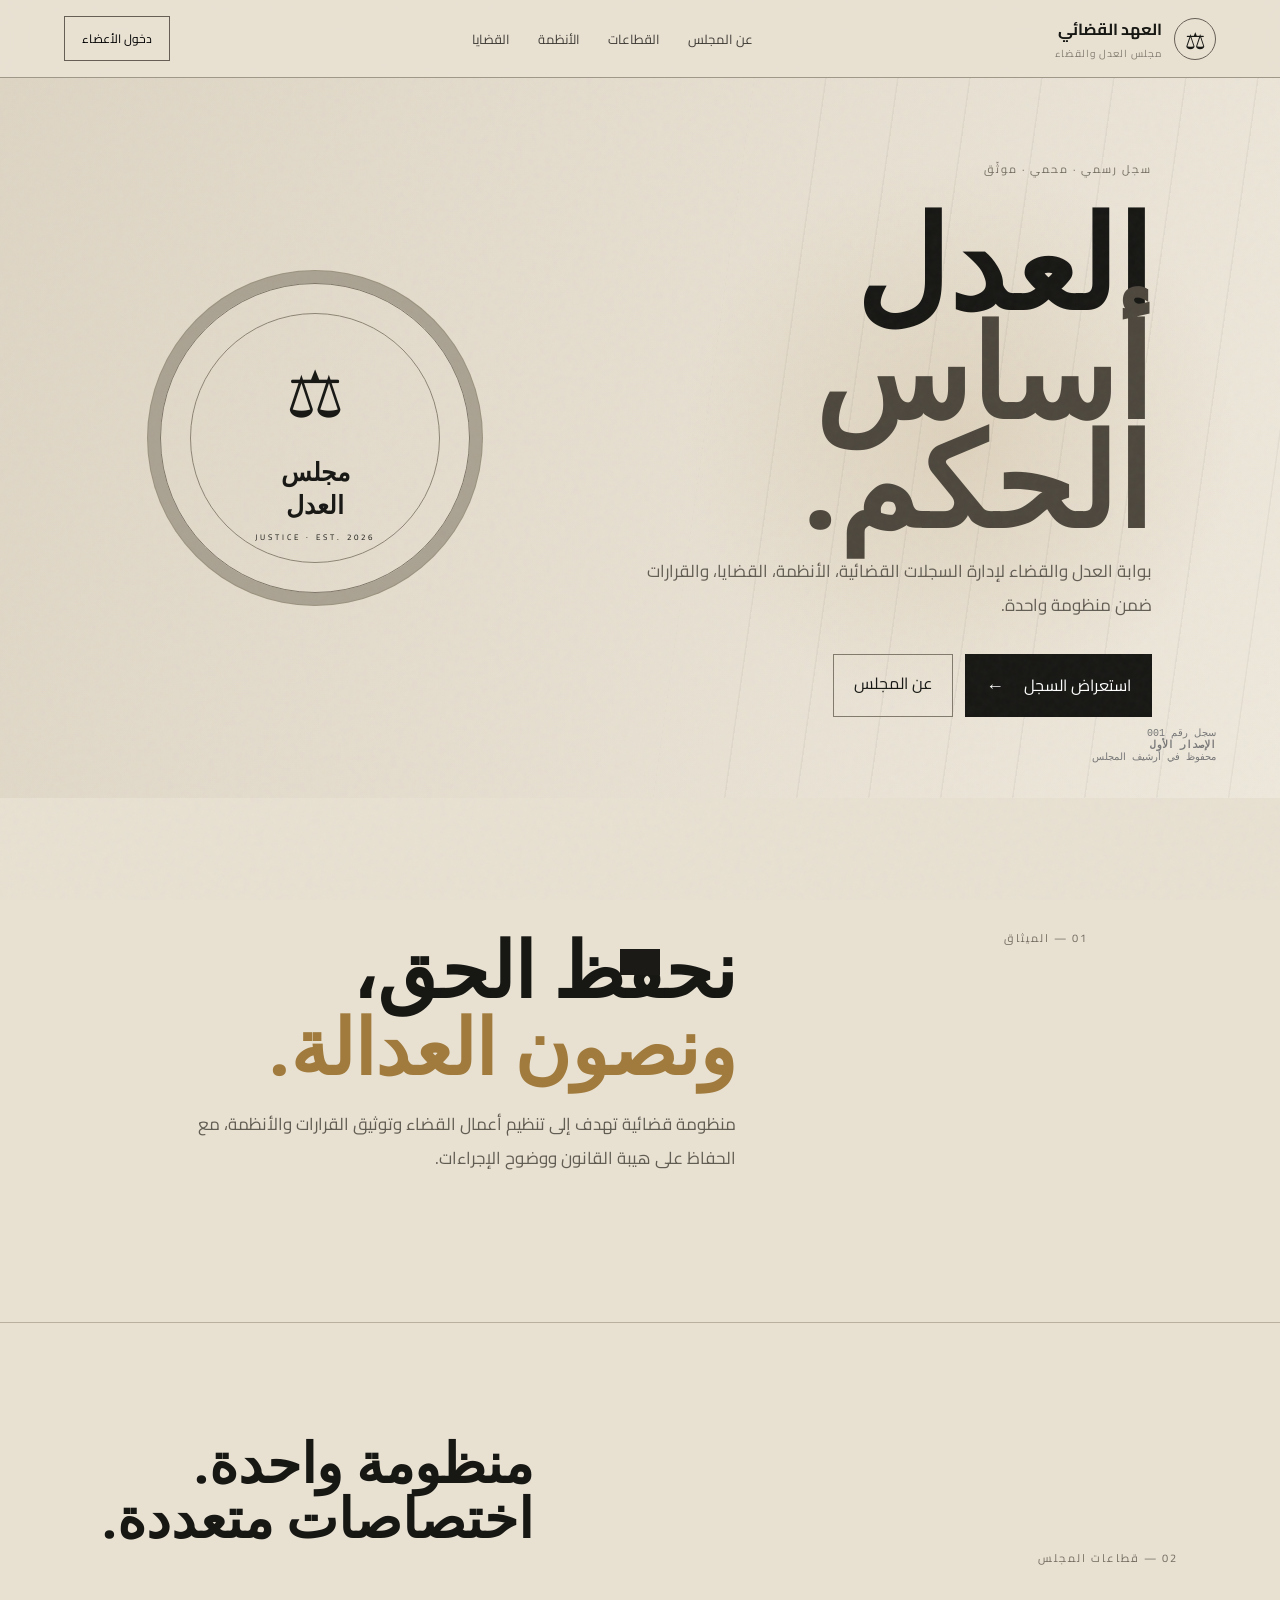
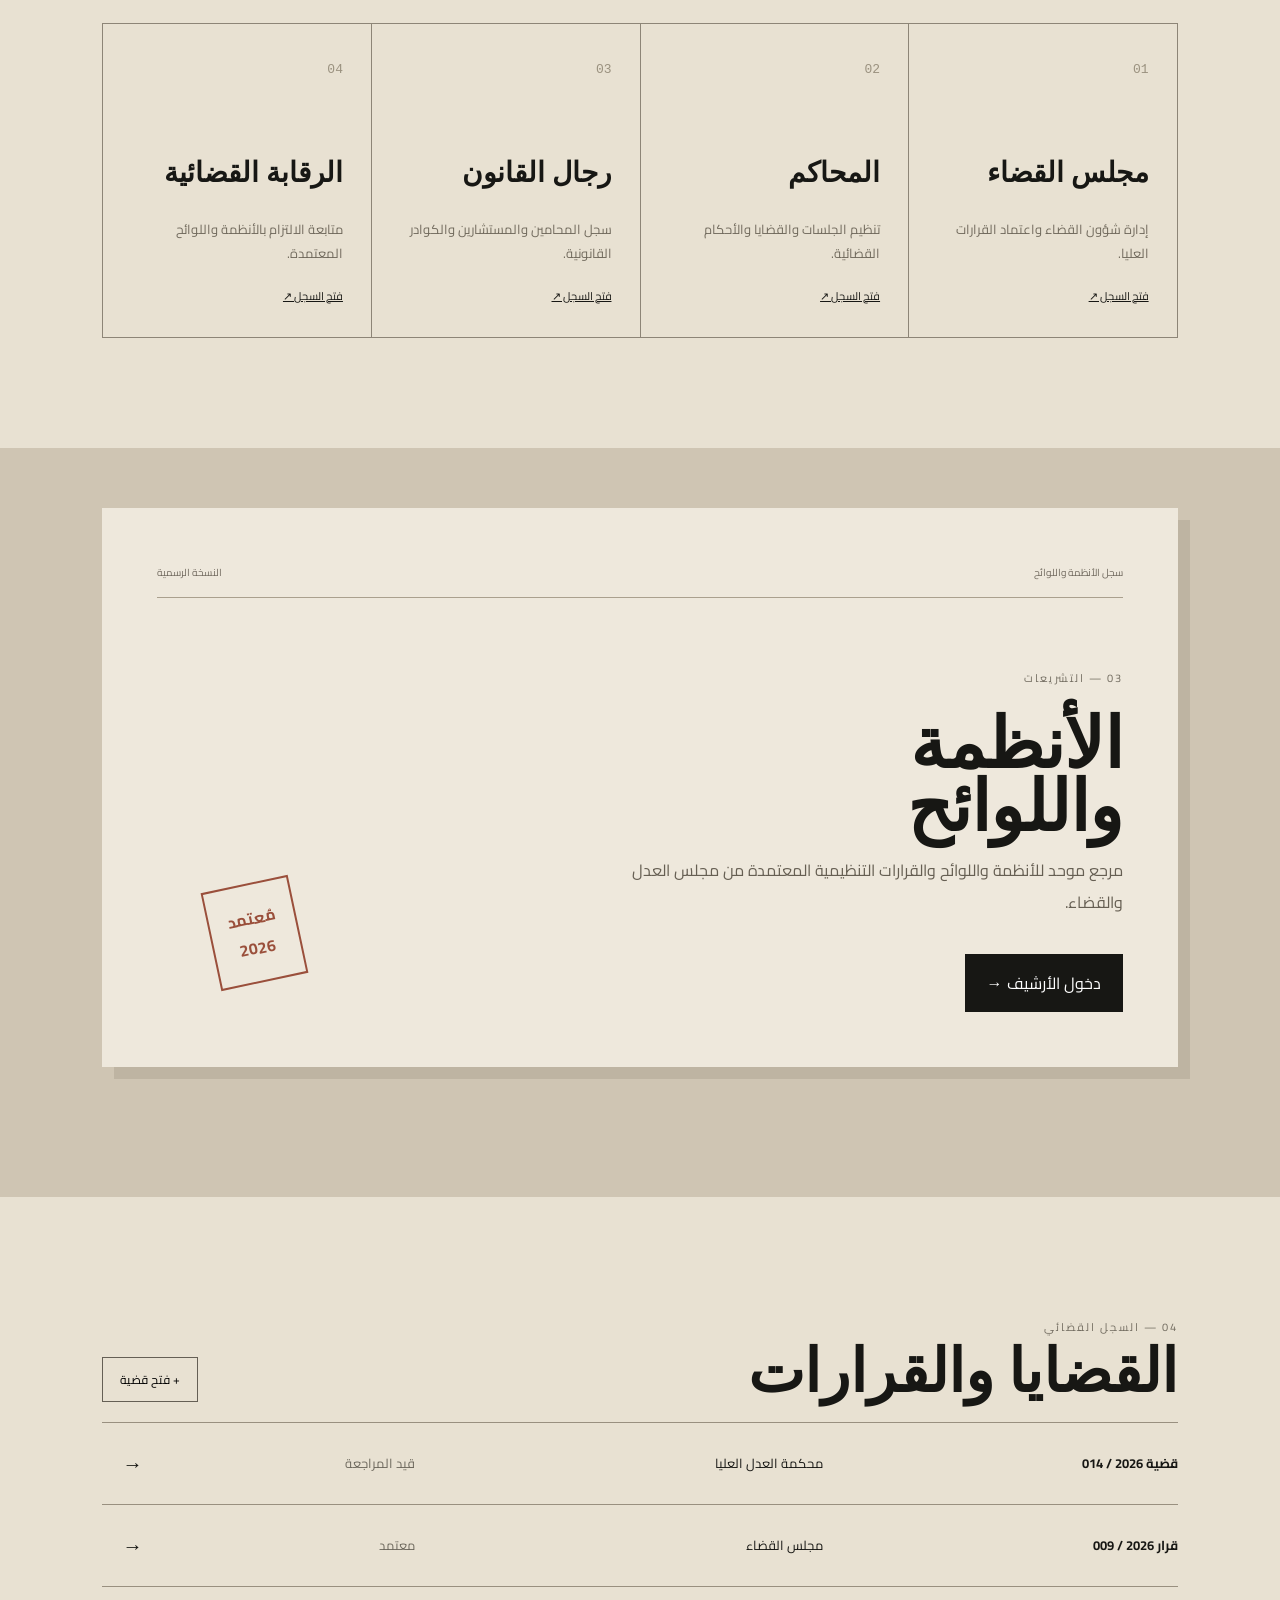
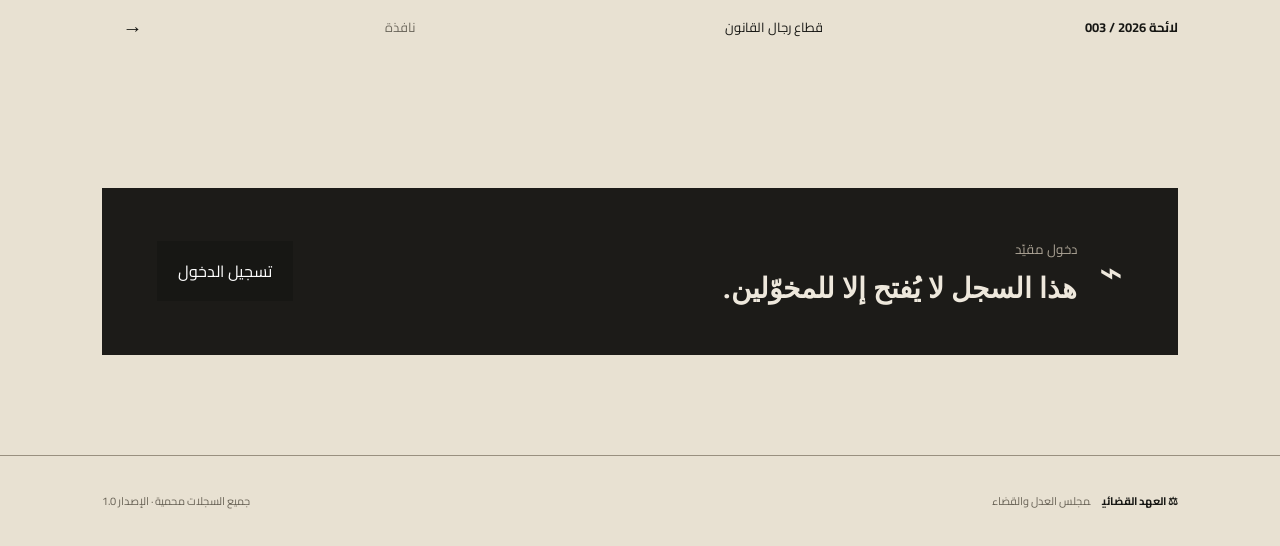
==== index.html @ fa263e33 "Add files via upload" ====
<!DOCTYPE html>
<html lang="ar" dir="rtl">
<head>
  <meta charset="UTF-8">
  <meta name="viewport" content="width=device-width, initial-scale=1.0">
  <meta name="description" content="بوابة العدل والقضاء — منصة رسمية لإدارة الأنظمة والقضايا والقرارات.">
  <title>العهد القضائي | العدل والقضاء</title>
  <link rel="stylesheet" href="style.css">
</head>
<body>
  <div class="noise"></div>
  <header class="topbar">
    <a class="brand" href="#home">
      <span class="brand-mark">⚖</span>
      <span><b>العهد القضائي</b><small>مجلس العدل والقضاء</small></span>
    </a>
    <nav>
      <a href="#about">عن المجلس</a>
      <a href="#departments">القطاعات</a>
      <a href="#laws">الأنظمة</a>
      <a href="#cases">القضايا</a>
    </nav>
    <button class="login" onclick="openLogin()">دخول الأعضاء</button>
  </header>

  <main id="home">
    <section class="hero">
      <div class="hero-copy reveal">
        <div class="eyebrow">سجل رسمي · محمي · موثّق</div>
        <h1>العدل<br><em>أساس الحكم.</em></h1>
        <p>بوابة العدل والقضاء لإدارة السجلات القضائية، الأنظمة، القضايا، والقرارات ضمن منظومة واحدة.</p>
        <div class="actions">
          <a class="primary" href="#cases">استعراض السجل <span>←</span></a>
          <a class="ghost" href="#about">عن المجلس</a>
        </div>
      </div>
      <div class="seal reveal">
        <div class="seal-ring">
          <div class="seal-inner">
            <span>⚖</span>
            <strong>مجلس<br>العدل</strong>
            <small>JUSTICE · EST. 2026</small>
          </div>
        </div>
      </div>
      <div class="archive-note">سجل رقم 001<br><b>الإصدار الأول</b><br>محفوظ في أرشيف المجلس</div>
    </section>

    <section class="manifesto" id="about">
      <div class="section-label">01 — الميثاق</div>
      <div>
        <h2>نحفظ الحق،<br><span>ونصون العدالة.</span></h2>
        <p>منظومة قضائية تهدف إلى تنظيم أعمال القضاء وتوثيق القرارات والأنظمة، مع الحفاظ على هيبة القانون ووضوح الإجراءات.</p>
      </div>
    </section>

    <section class="departments" id="departments">
      <div class="section-head">
        <div class="section-label">02 — قطاعات المجلس</div>
        <h2>منظومة واحدة.<br>اختصاصات متعددة.</h2>
      </div>
      <div class="cards">
        <article class="card"><span>01</span><h3>مجلس القضاء</h3><p>إدارة شؤون القضاء واعتماد القرارات العليا.</p><a href="#">فتح السجل ↗</a></article>
        <article class="card"><span>02</span><h3>المحاكم</h3><p>تنظيم الجلسات والقضايا والأحكام القضائية.</p><a href="#">فتح السجل ↗</a></article>
        <article class="card"><span>03</span><h3>رجال القانون</h3><p>سجل المحامين والمستشارين والكوادر القانونية.</p><a href="#">فتح السجل ↗</a></article>
        <article class="card"><span>04</span><h3>الرقابة القضائية</h3><p>متابعة الالتزام بالأنظمة واللوائح المعتمدة.</p><a href="#">فتح السجل ↗</a></article>
      </div>
    </section>

    <section class="laws" id="laws">
      <div class="paper">
        <div class="paper-top"><span>سجل الأنظمة واللوائح</span><span>النسخة الرسمية</span></div>
        <div class="paper-body">
          <div class="section-label">03 — التشريعات</div>
          <h2>الأنظمة<br>واللوائح</h2>
          <p>مرجع موحد للأنظمة واللوائح والقرارات التنظيمية المعتمدة من مجلس العدل والقضاء.</p>
          <button class="dark-btn" onclick="showToast('سيتم فتح أرشيف الأنظمة قريباً')">دخول الأرشيف →</button>
        </div>
        <div class="stamp">مُعتمد<br>2026</div>
      </div>
    </section>

    <section class="cases" id="cases">
      <div class="section-label">04 — السجل القضائي</div>
      <div class="cases-head"><h2>القضايا والقرارات</h2><button class="outline" onclick="showToast('هذه نسخة تجريبية من السجل')">+ فتح قضية</button></div>
      <div class="case-row"><b>قضية 2026 / 014</b><span>محكمة العدل العليا</span><i>قيد المراجعة</i><strong>→</strong></div>
      <div class="case-row"><b>قرار 2026 / 009</b><span>مجلس القضاء</span><i>معتمد</i><strong>→</strong></div>
      <div class="case-row"><b>لائحة 2026 / 003</b><span>قطاع رجال القانون</span><i>نافذة</i><strong>→</strong></div>
    </section>

    <section class="login-banner">
      <div><span class="lock">⌁</span><div><small>دخول مقيّد</small><h2>هذا السجل لا يُفتح إلا للمخوّلين.</h2></div></div>
      <button class="primary" onclick="openLogin()">تسجيل الدخول</button>
    </section>
  </main>

  <footer>
    <div><b>⚖ العهد القضائي</b><span>مجلس العدل والقضاء</span></div>
    <span>جميع السجلات محمية · الإصدار 1.0</span>
  </footer>

  <div class="modal" id="modal">
    <div class="modal-box">
      <button class="close" onclick="closeLogin()">×</button>
      <div class="section-label">دخول مقيّد</div>
      <h2>بوابة الأعضاء</h2>
      <p>هذه واجهة تجريبية. يمكن ربطها لاحقاً بتسجيل دخول Discord أو نظام حسابات حقيقي.</p>
      <input placeholder="المعرّف الوظيفي">
      <input type="password" placeholder="رمز الدخول">
      <button class="dark-btn" onclick="fakeLogin()">دخول إلى السجل →</button>
    </div>
  </div>

  <div class="toast" id="toast"></div>
  <script src="script.js"></script>
</body>
</html>
---- style.css ----
@import url('https://fonts.googleapis.com/css2?family=Cairo:wght@400;500;600;700;800&family=Playfair+Display:wght@600;700&display=swap');
:root{--ink:#171714;--paper:#e8e1d2;--paper2:#f3eee4;--muted:#857f73;--line:#b9b09f;--gold:#a17b3d}
*{box-sizing:border-box}html{scroll-behavior:smooth}body{margin:0;background:var(--paper);color:var(--ink);font-family:Cairo,Arial,sans-serif}.noise{position:fixed;inset:0;pointer-events:none;opacity:.08;z-index:10;background-image:url("data:image/svg+xml,%3Csvg viewBox='0 0 160 160' xmlns='http://www.w3.org/2000/svg'%3E%3Cfilter id='n'%3E%3CfeTurbulence type='fractalNoise' baseFrequency='.8' numOctaves='3' stitchTiles='stitch'/%3E%3C/filter%3E%3Crect width='100%25' height='100%25' filter='url(%23n)' opacity='.45'/%3E%3C/svg%3E")}
.topbar{height:78px;border-bottom:1px solid #9f9788;display:flex;align-items:center;justify-content:space-between;padding:0 5vw;position:sticky;top:0;background:rgba(232,225,210,.94);backdrop-filter:blur(12px);z-index:20}.brand{display:flex;align-items:center;gap:12px;color:inherit;text-decoration:none}.brand-mark{width:42px;height:42px;border:1px solid #655f55;border-radius:50%;display:grid;place-items:center;font-size:23px}.brand b{display:block;font-size:16px}.brand small{display:block;color:var(--muted);font-size:10px;letter-spacing:1px}nav{display:flex;gap:28px}nav a{color:#403d37;text-decoration:none;font-size:13px}button,.primary,.ghost{font:inherit;cursor:pointer}.login,.outline{border:1px solid #655f55;background:transparent;padding:10px 17px;font-size:12px}.hero{min-height:720px;position:relative;display:flex;align-items:center;justify-content:space-between;padding:80px 10vw;overflow:hidden;background:radial-gradient(circle at 75% 50%,rgba(161,123,61,.16),transparent 27%),linear-gradient(110deg,#ded5c4,#eee8dc)}.hero:after{content:"";position:absolute;right:0;top:0;width:45%;height:100%;background:repeating-linear-gradient(90deg,transparent 0 70px,rgba(50,45,38,.05) 71px 72px);transform:skewX(-8deg)}.hero-copy{max-width:650px;z-index:2}.eyebrow,.section-label{font-size:11px;letter-spacing:2px;color:#736d61;text-transform:uppercase}.hero h1{font-family:"Playfair Display",serif;font-size:clamp(65px,10vw,145px);line-height:.85;margin:24px 0}.hero h1 em{font-style:normal;color:#4d473d}.hero p{max-width:520px;font-size:17px;line-height:2;color:#625d53}.actions{display:flex;gap:12px;margin-top:32px}.primary{display:inline-flex;align-items:center;gap:20px;background:var(--ink);color:#fff;text-decoration:none;padding:14px 20px;border:1px solid var(--ink)}.primary span{font-size:18px}.ghost{padding:13px 20px;border:1px solid #817a6c;text-decoration:none;color:inherit}.seal{width:380px;height:380px;display:grid;place-items:center;z-index:2}.seal-ring{width:310px;height:310px;border:1px solid #7e7668;border-radius:50%;display:grid;place-items:center;position:relative;box-shadow:0 0 0 12px rgba(255,255,255,.15),0 0 0 13px #9b927f}.seal-inner{width:250px;height:250px;border:1px solid #8d8474;border-radius:50%;display:flex;flex-direction:column;align-items:center;justify-content:center;text-align:center}.seal-inner span{font-size:65px}.seal-inner strong{font-family:"Playfair Display",serif;font-size:25px}.seal-inner small{font-size:8px;letter-spacing:3px;margin-top:10px}.archive-note{position:absolute;bottom:35px;right:5vw;font-family:monospace;font-size:10px;color:#777;z-index:3}.manifesto{padding:130px 15vw;display:grid;grid-template-columns:1fr 2fr;gap:80px;border-bottom:1px solid var(--line)}.manifesto h2,.section-head h2,.cases h2{font-family:"Playfair Display",serif;font-size:clamp(45px,6vw,80px);line-height:1;margin:0 0 25px}.manifesto h2 span{color:var(--gold)}.manifesto p{max-width:650px;line-height:2;font-size:17px;color:#625d53}.departments{padding:110px 8vw}.section-head{display:flex;justify-content:space-between;align-items:end;margin-bottom:55px}.section-head h2{font-size:55px}.cards{display:grid;grid-template-columns:repeat(4,1fr);border-top:1px solid #8d8577;border-left:1px solid #8d8577}.card{min-height:300px;padding:28px;border-right:1px solid #8d8577;border-bottom:1px solid #8d8577;transition:.3s}.card:hover{background:#ddd4c4;transform:translateY(-5px)}.card span{font-family:monospace;color:#9a917f}.card h3{font-family:"Playfair Display",serif;font-size:28px;margin-top:70px}.card p{color:#716a5d;font-size:13px;line-height:1.9}.card a{font-size:11px;color:inherit}.laws{padding:60px 8vw 130px;background:#cfc5b3}.paper{max-width:1100px;margin:auto;background:#eee8dc;min-height:500px;padding:55px;position:relative;box-shadow:12px 12px 0 rgba(64,57,46,.12)}.paper-top{display:flex;justify-content:space-between;border-bottom:1px solid #aaa08e;padding-bottom:15px;font-size:10px;color:#70695e}.paper-body{padding-top:70px;max-width:550px}.paper h2{font-family:"Playfair Display",serif;font-size:70px;line-height:.9;margin:20px 0}.paper p{line-height:2;color:#665f53}.dark-btn{background:var(--ink);color:white;border:0;padding:14px 22px;margin-top:20px}.stamp{position:absolute;left:10%;bottom:15%;border:2px solid #9a4f3b;color:#9a4f3b;padding:18px;transform:rotate(-12deg);font-weight:700;text-align:center}.cases{padding:120px 8vw}.cases-head{display:flex;justify-content:space-between;align-items:center}.cases h2{font-size:60px}.case-row{display:grid;grid-template-columns:1.3fr 1.5fr 1fr 40px;align-items:center;border-top:1px solid #999080;padding:22px 0;font-size:13px}.case-row i{font-style:normal;color:#6e695e}.case-row strong{font-size:20px}.login-banner{margin:0 8vw 100px;background:#1c1b18;color:#eee8dc;padding:45px 55px;display:flex;align-items:center;justify-content:space-between}.login-banner>div{display:flex;gap:22px;align-items:center}.lock{font-size:40px}.login-banner small{color:#a9a193}.login-banner h2{margin:5px 0;font-family:"Playfair Display",serif;font-size:28px}footer{border-top:1px solid #999080;padding:35px 8vw;display:flex;justify-content:space-between;color:#686256;font-size:11px}footer b{color:var(--ink);margin-left:12px}.modal{position:fixed;inset:0;background:rgba(20,18,15,.65);display:none;place-items:center;z-index:50}.modal.show{display:grid}.modal-box{width:min(470px,90vw);background:var(--paper2);padding:45px;position:relative}.modal-box h2{font-family:"Playfair Display",serif;font-size:42px;margin:15px 0}.modal-box p{font-size:13px;color:#6d675d;line-height:1.9}.modal-box input{display:block;width:100%;padding:14px;border:1px solid #aaa08f;background:transparent;margin:10px 0;font:inherit}.modal-box .dark-btn{width:100%}.close{position:absolute;left:18px;top:14px;border:0;background:transparent;font-size:28px}.toast{position:fixed;bottom:25px;left:50%;transform:translateX(-50%) translateY(100px);background:#1b1a17;color:white;padding:13px 20px;font-size:12px;transition:.3s;z-index:80}.toast.show{transform:translateX(-50%) translateY(0)}.reveal{animation:rise .9s ease both}@keyframes rise{from{opacity:0;transform:translateY(25px)}to{opacity:1;transform:none}}@media(max-width:900px){nav{display:none}.hero{padding:70px 7vw;min-height:760px}.seal{position:absolute;opacity:.18;right:-100px}.manifesto{grid-template-columns:1fr;padding:90px 8vw;gap:25px}.cards{grid-template-columns:1fr 1fr}.section-head{display:block}.section-head h2{margin-top:20px}.paper{padding:30px}.paper h2{font-size:55px}.case-row{grid-template-columns:1fr 1fr;gap:10px}.case-row strong{display:none}.login-banner{margin:0 5vw 70px;padding:30px;display:block}.login-banner .primary{margin-top:25px}footer{display:block}footer span{display:block;margin-top:12px}}
@media(max-width:560px){.topbar{padding:0 4vw}.hero h1{font-size:70px}.hero p{font-size:14px}.cards{grid-template-columns:1fr}.departments,.cases{padding:80px 6vw}.case-row{grid-template-columns:1fr}.stamp{display:none}}
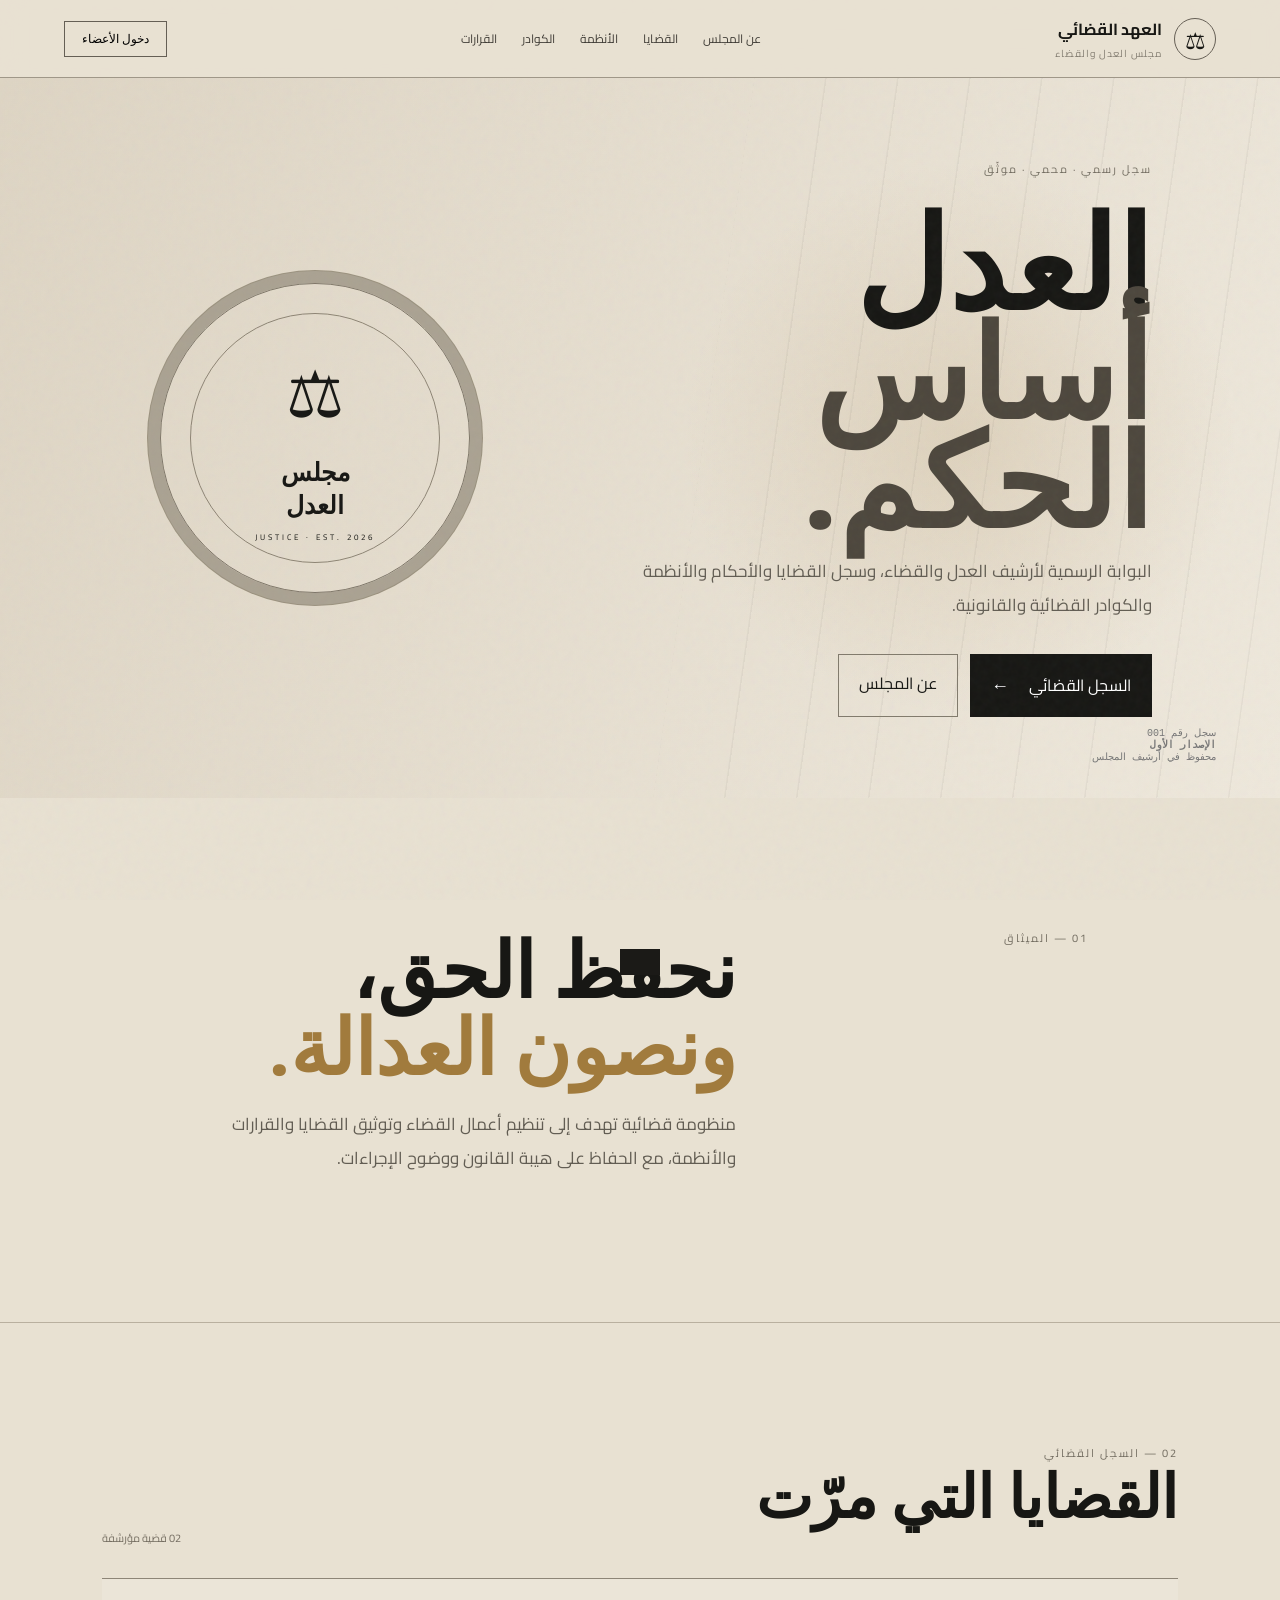
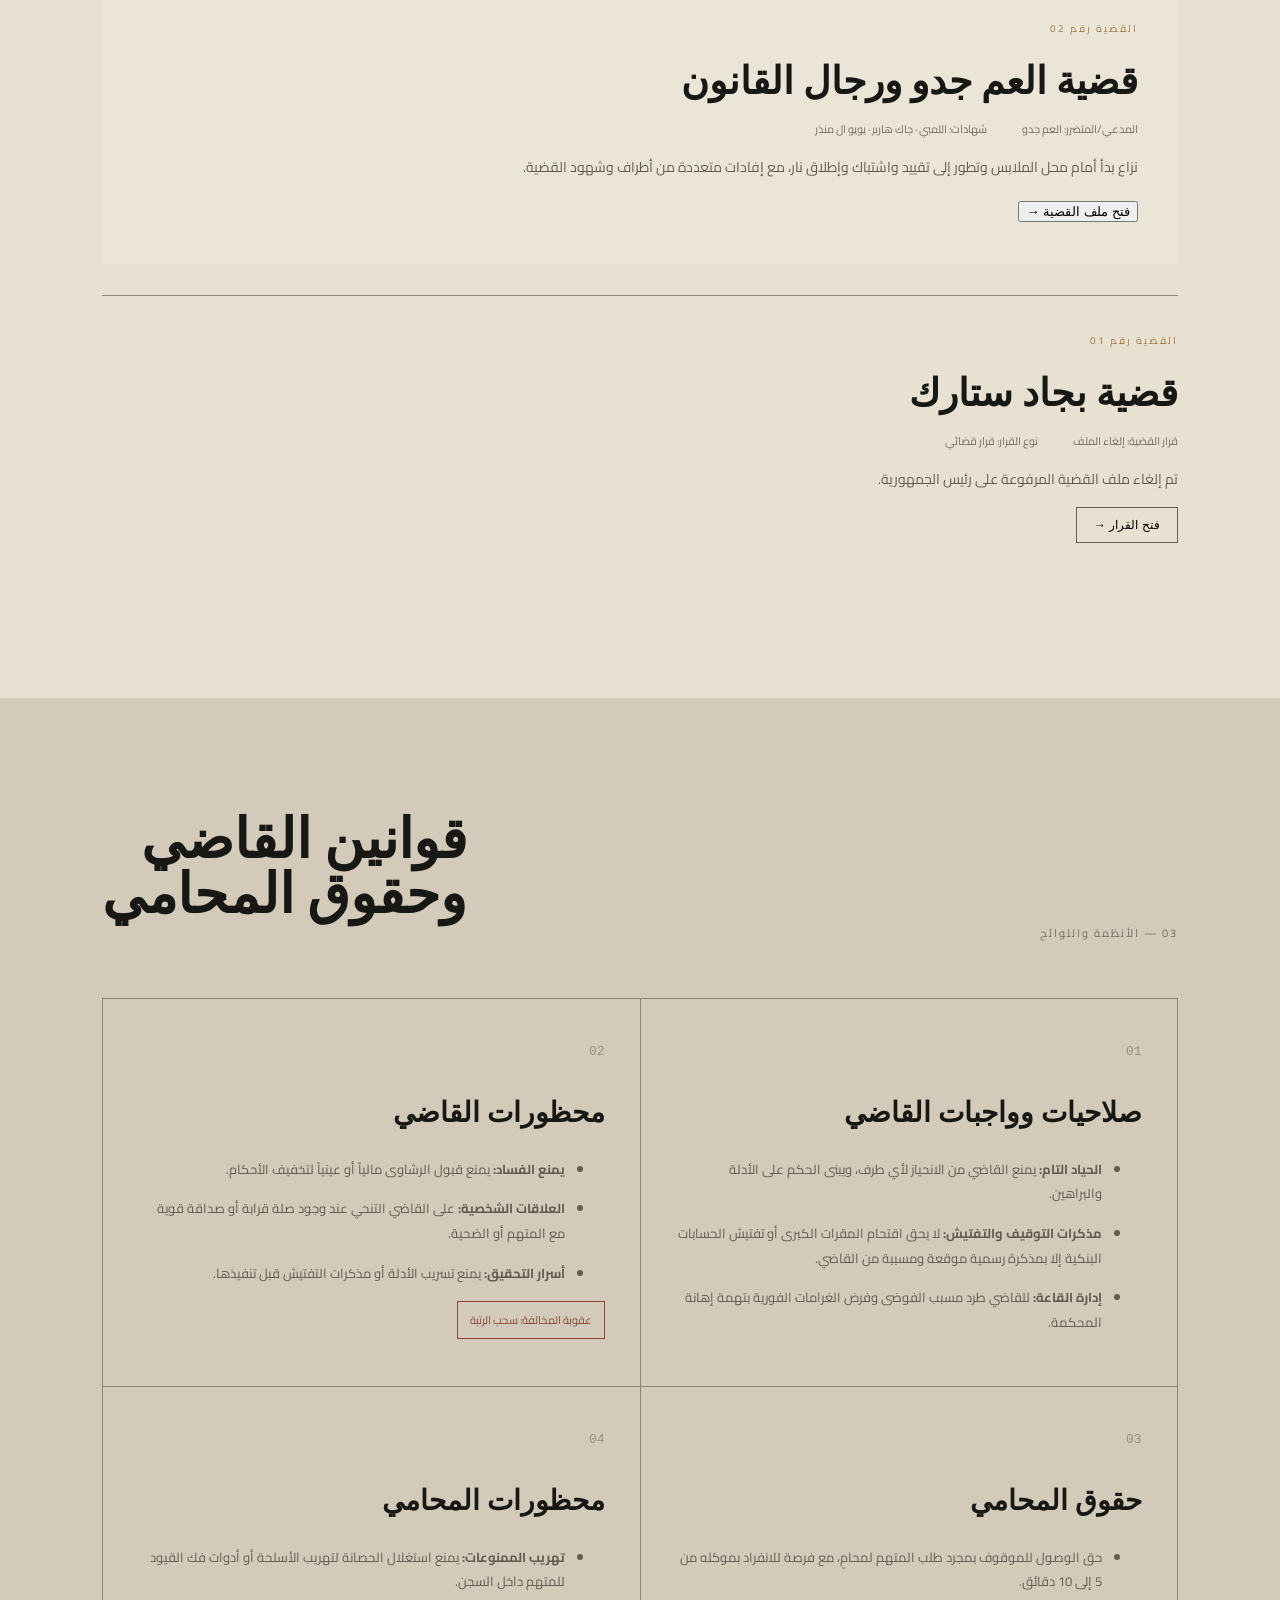
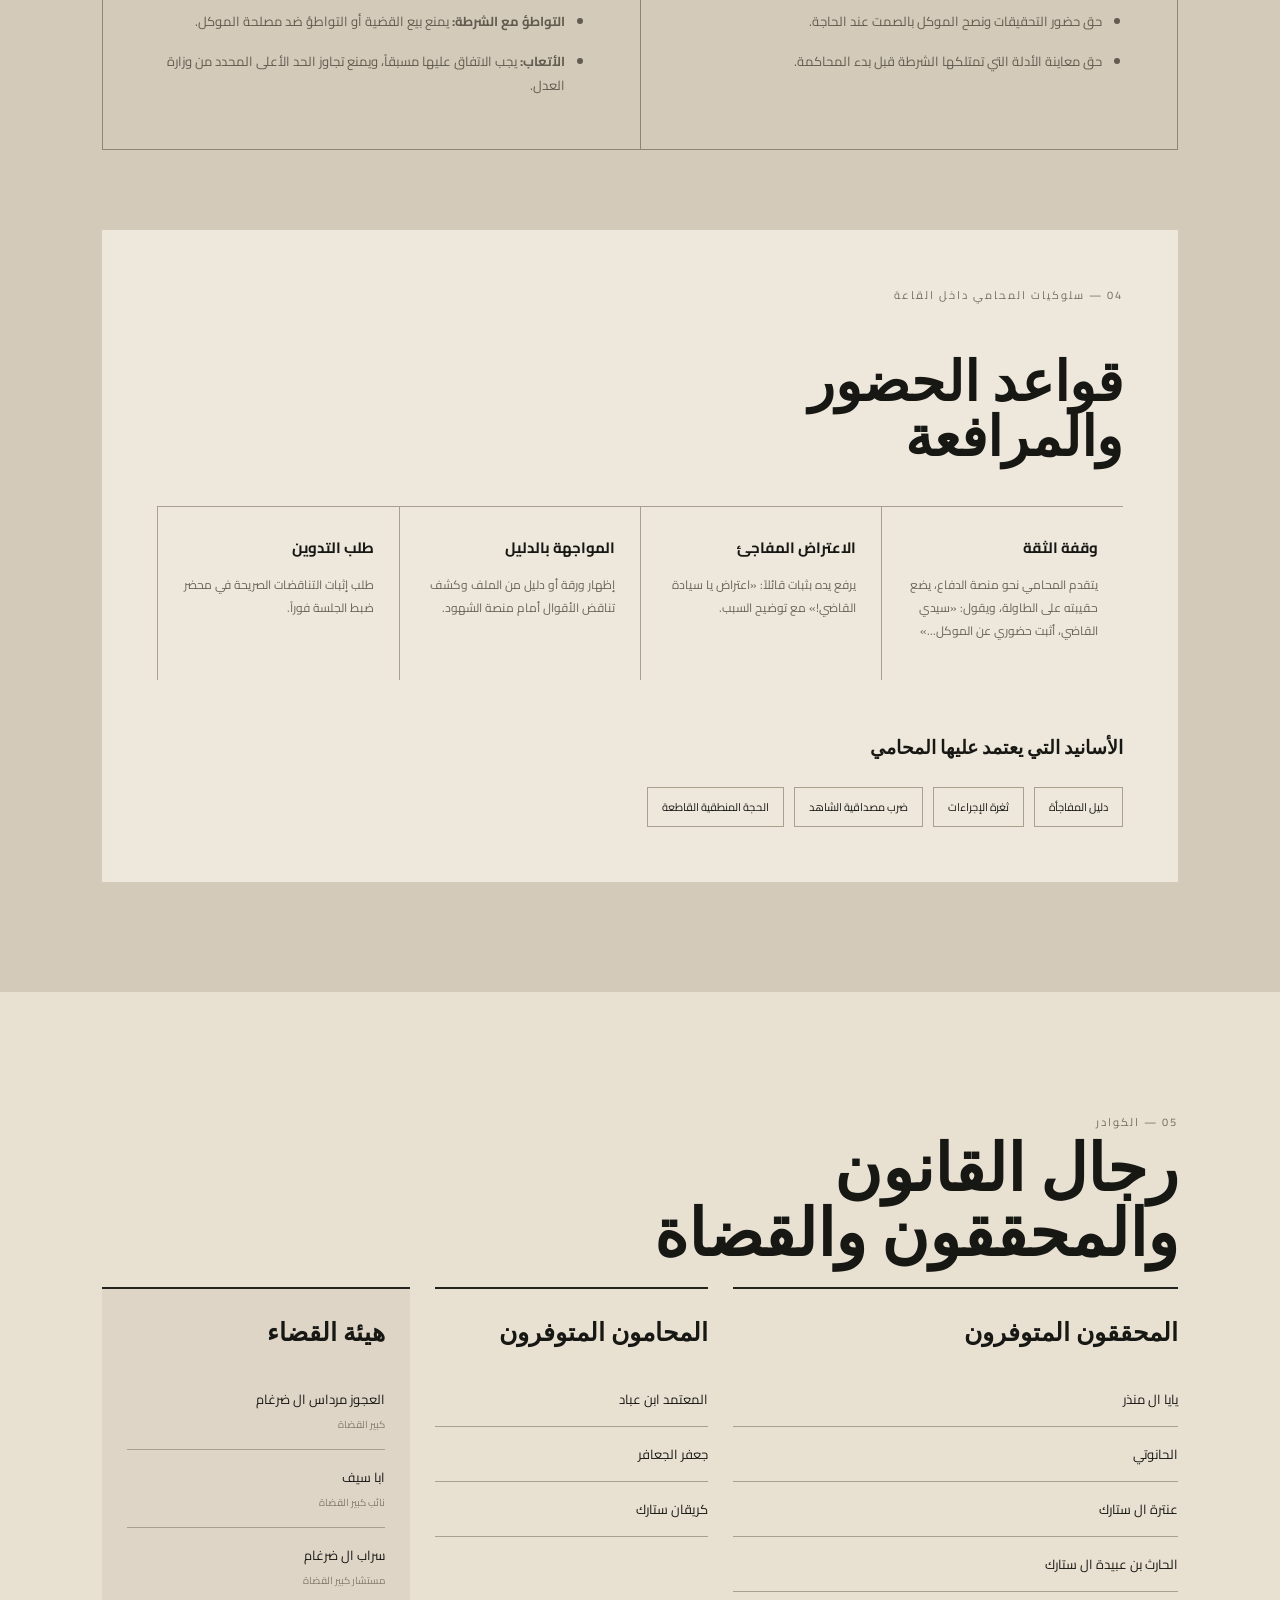
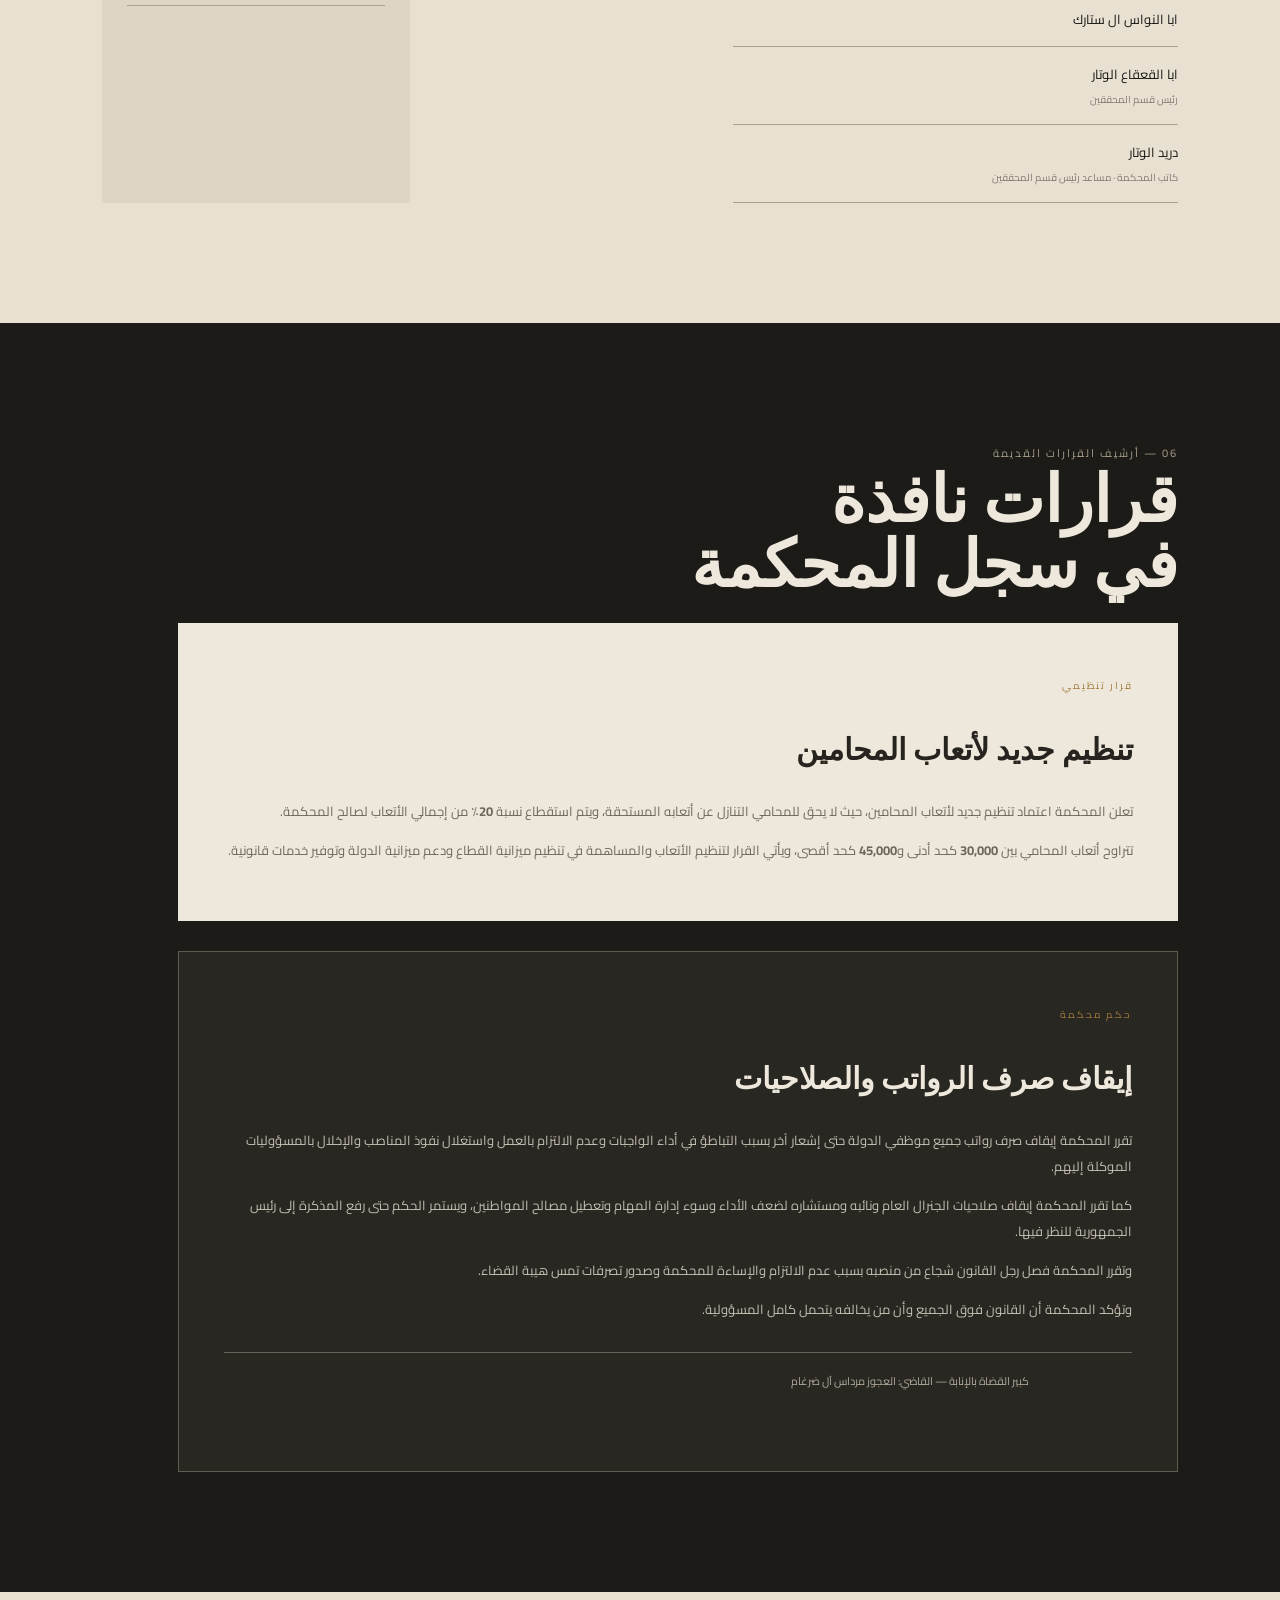
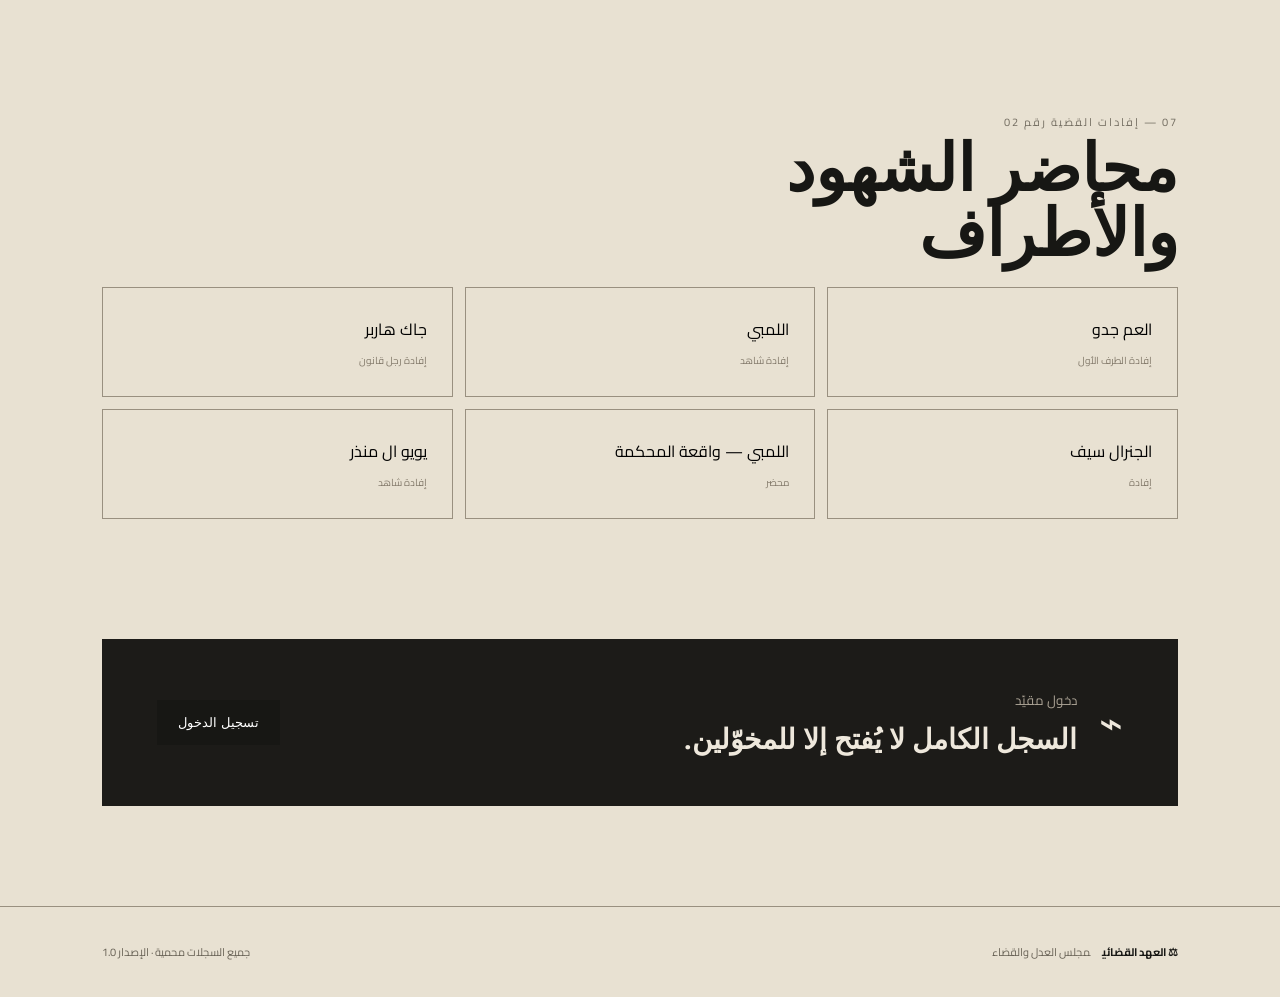
==== commit 64d5a38f: "Add files via upload" ====
--- a/index.html
+++ b/index.html
@@ -1,117 +1,158 @@
 <!DOCTYPE html>
 <html lang="ar" dir="rtl">
 <head>
-  <meta charset="UTF-8">
-  <meta name="viewport" content="width=device-width, initial-scale=1.0">
-  <meta name="description" content="بوابة العدل والقضاء — منصة رسمية لإدارة الأنظمة والقضايا والقرارات.">
-  <title>العهد القضائي | العدل والقضاء</title>
-  <link rel="stylesheet" href="style.css">
+<meta charset="UTF-8">
+<meta name="viewport" content="width=device-width, initial-scale=1.0">
+<meta name="description" content="العهد القضائي — بوابة العدل والقضاء">
+<title>العهد القضائي | مجلس العدل والقضاء</title>
+<link rel="stylesheet" href="style.css">
 </head>
 <body>
-  <div class="noise"></div>
-  <header class="topbar">
-    <a class="brand" href="#home">
-      <span class="brand-mark">⚖</span>
-      <span><b>العهد القضائي</b><small>مجلس العدل والقضاء</small></span>
-    </a>
-    <nav>
-      <a href="#about">عن المجلس</a>
-      <a href="#departments">القطاعات</a>
-      <a href="#laws">الأنظمة</a>
-      <a href="#cases">القضايا</a>
-    </nav>
-    <button class="login" onclick="openLogin()">دخول الأعضاء</button>
-  </header>
+<div class="noise"></div>
 
-  <main id="home">
-    <section class="hero">
-      <div class="hero-copy reveal">
-        <div class="eyebrow">سجل رسمي · محمي · موثّق</div>
-        <h1>العدل<br><em>أساس الحكم.</em></h1>
-        <p>بوابة العدل والقضاء لإدارة السجلات القضائية، الأنظمة، القضايا، والقرارات ضمن منظومة واحدة.</p>
-        <div class="actions">
-          <a class="primary" href="#cases">استعراض السجل <span>←</span></a>
-          <a class="ghost" href="#about">عن المجلس</a>
-        </div>
-      </div>
-      <div class="seal reveal">
-        <div class="seal-ring">
-          <div class="seal-inner">
-            <span>⚖</span>
-            <strong>مجلس<br>العدل</strong>
-            <small>JUSTICE · EST. 2026</small>
-          </div>
-        </div>
-      </div>
-      <div class="archive-note">سجل رقم 001<br><b>الإصدار الأول</b><br>محفوظ في أرشيف المجلس</div>
-    </section>
+<header class="topbar">
+  <a class="brand" href="#home"><span class="brand-mark">⚖</span><span><b>العهد القضائي</b><small>مجلس العدل والقضاء</small></span></a>
+  <nav>
+    <a href="#about">عن المجلس</a><a href="#cases">القضايا</a><a href="#laws">الأنظمة</a>
+    <a href="#staff">الكوادر</a><a href="#decisions">القرارات</a>
+  </nav>
+  <button class="login" onclick="openLogin()">دخول الأعضاء</button>
+</header>
 
-    <section class="manifesto" id="about">
-      <div class="section-label">01 — الميثاق</div>
-      <div>
-        <h2>نحفظ الحق،<br><span>ونصون العدالة.</span></h2>
-        <p>منظومة قضائية تهدف إلى تنظيم أعمال القضاء وتوثيق القرارات والأنظمة، مع الحفاظ على هيبة القانون ووضوح الإجراءات.</p>
-      </div>
-    </section>
+<main id="home">
+<section class="hero">
+  <div class="hero-copy reveal">
+    <div class="eyebrow">سجل رسمي · محمي · موثّق</div>
+    <h1>العدل<br><em>أساس الحكم.</em></h1>
+    <p>البوابة الرسمية لأرشيف العدل والقضاء، وسجل القضايا والأحكام والأنظمة والكوادر القضائية والقانونية.</p>
+    <div class="actions"><a class="primary" href="#cases">السجل القضائي <span>←</span></a><a class="ghost" href="#about">عن المجلس</a></div>
+  </div>
+  <div class="seal reveal"><div class="seal-ring"><div class="seal-inner"><span>⚖</span><strong>مجلس<br>العدل</strong><small>JUSTICE · EST. 2026</small></div></div></div>
+  <div class="archive-note">سجل رقم 001<br><b>الإصدار الأول</b><br>محفوظ في أرشيف المجلس</div>
+</section>
 
-    <section class="departments" id="departments">
-      <div class="section-head">
-        <div class="section-label">02 — قطاعات المجلس</div>
-        <h2>منظومة واحدة.<br>اختصاصات متعددة.</h2>
-      </div>
-      <div class="cards">
-        <article class="card"><span>01</span><h3>مجلس القضاء</h3><p>إدارة شؤون القضاء واعتماد القرارات العليا.</p><a href="#">فتح السجل ↗</a></article>
-        <article class="card"><span>02</span><h3>المحاكم</h3><p>تنظيم الجلسات والقضايا والأحكام القضائية.</p><a href="#">فتح السجل ↗</a></article>
-        <article class="card"><span>03</span><h3>رجال القانون</h3><p>سجل المحامين والمستشارين والكوادر القانونية.</p><a href="#">فتح السجل ↗</a></article>
-        <article class="card"><span>04</span><h3>الرقابة القضائية</h3><p>متابعة الالتزام بالأنظمة واللوائح المعتمدة.</p><a href="#">فتح السجل ↗</a></article>
-      </div>
-    </section>
+<section class="manifesto" id="about">
+  <div class="section-label">01 — الميثاق</div>
+  <div><h2>نحفظ الحق،<br><span>ونصون العدالة.</span></h2><p>منظومة قضائية تهدف إلى تنظيم أعمال القضاء وتوثيق القضايا والقرارات والأنظمة، مع الحفاظ على هيبة القانون ووضوح الإجراءات.</p></div>
+</section>
 
-    <section class="laws" id="laws">
-      <div class="paper">
-        <div class="paper-top"><span>سجل الأنظمة واللوائح</span><span>النسخة الرسمية</span></div>
-        <div class="paper-body">
-          <div class="section-label">03 — التشريعات</div>
-          <h2>الأنظمة<br>واللوائح</h2>
-          <p>مرجع موحد للأنظمة واللوائح والقرارات التنظيمية المعتمدة من مجلس العدل والقضاء.</p>
-          <button class="dark-btn" onclick="showToast('سيتم فتح أرشيف الأنظمة قريباً')">دخول الأرشيف →</button>
-        </div>
-        <div class="stamp">مُعتمد<br>2026</div>
-      </div>
-    </section>
+<section class="cases" id="cases">
+  <div class="section-label">02 — السجل القضائي</div>
+  <div class="section-title-row"><h2>القضايا التي مرّت</h2><span class="counter">02 قضية مؤرشفة</span></div>
 
-    <section class="cases" id="cases">
-      <div class="section-label">04 — السجل القضائي</div>
-      <div class="cases-head"><h2>القضايا والقرارات</h2><button class="outline" onclick="showToast('هذه نسخة تجريبية من السجل')">+ فتح قضية</button></div>
-      <div class="case-row"><b>قضية 2026 / 014</b><span>محكمة العدل العليا</span><i>قيد المراجعة</i><strong>→</strong></div>
-      <div class="case-row"><b>قرار 2026 / 009</b><span>مجلس القضاء</span><i>معتمد</i><strong>→</strong></div>
-      <div class="case-row"><b>لائحة 2026 / 003</b><span>قطاع رجال القانون</span><i>نافذة</i><strong>→</strong></div>
-    </section>
+  <article class="case-card featured">
+    <div class="case-number">القضية رقم 02</div>
+    <h3>قضية العم جدو ورجال القانون</h3>
+    <div class="case-meta"><span>المدعي/المتضرر: العم جدو</span><span>شهادات: اللمبي · جاك هاربر · يويو ال منذر</span></div>
+    <p>نزاع بدأ أمام محل الملابس وتطور إلى تقييد واشتباك وإطلاق نار، مع إفادات متعددة من أطراف وشهود القضية.</p>
+    <button class="dark-btn" onclick="openCase('case2')">فتح ملف القضية →</button>
+  </article>
 
-    <section class="login-banner">
-      <div><span class="lock">⌁</span><div><small>دخول مقيّد</small><h2>هذا السجل لا يُفتح إلا للمخوّلين.</h2></div></div>
-      <button class="primary" onclick="openLogin()">تسجيل الدخول</button>
-    </section>
-  </main>
+  <article class="case-card">
+    <div class="case-number">القضية رقم 01</div>
+    <h3>قضية بجاد ستارك</h3>
+    <div class="case-meta"><span>قرار القضية: إلغاء الملف</span><span>نوع القرار: قرار قضائي</span></div>
+    <p>تم إلغاء ملف القضية المرفوعة على رئيس الجمهورية.</p>
+    <button class="outline" onclick="openCase('case1')">فتح القرار →</button>
+  </article>
+</section>
 
-  <footer>
-    <div><b>⚖ العهد القضائي</b><span>مجلس العدل والقضاء</span></div>
-    <span>جميع السجلات محمية · الإصدار 1.0</span>
-  </footer>
+<section class="laws" id="laws">
+  <div class="section-head"><div class="section-label">03 — الأنظمة واللوائح</div><h2>قوانين القاضي<br>وحقوق المحامي</h2></div>
+  <div class="law-grid">
+    <article class="law-card"><span>01</span><h3>صلاحيات وواجبات القاضي</h3><ul>
+      <li><b>الحياد التام:</b> يمنع القاضي من الانحياز لأي طرف، ويبنى الحكم على الأدلة والبراهين.</li>
+      <li><b>مذكرات التوقيف والتفتيش:</b> لا يحق اقتحام المقرات الكبرى أو تفتيش الحسابات البنكية إلا بمذكرة رسمية موقعة ومسببة من القاضي.</li>
+      <li><b>إدارة القاعة:</b> للقاضي طرد مسبب الفوضى وفرض الغرامات الفورية بتهمة إهانة المحكمة.</li>
+    </ul></article>
+    <article class="law-card"><span>02</span><h3>محظورات القاضي</h3><ul>
+      <li><b>يمنع الفساد:</b> يمنع قبول الرشاوى مالياً أو عينياً لتخفيف الأحكام.</li>
+      <li><b>العلاقات الشخصية:</b> على القاضي التنحي عند وجود صلة قرابة أو صداقة قوية مع المتهم أو الضحية.</li>
+      <li><b>أسرار التحقيق:</b> يمنع تسريب الأدلة أو مذكرات التفتيش قبل تنفيذها.</li>
+    </ul><div class="penalty">عقوبة المخالفة: سحب الرتبة</div></article>
+    <article class="law-card"><span>03</span><h3>حقوق المحامي</h3><ul>
+      <li>حق الوصول للموقوف بمجرد طلب المتهم لمحامٍ، مع فرصة للانفراد بموكله من 5 إلى 10 دقائق.</li>
+      <li>حق حضور التحقيقات ونصح الموكل بالصمت عند الحاجة.</li>
+      <li>حق معاينة الأدلة التي تمتلكها الشرطة قبل بدء المحاكمة.</li>
+    </ul></article>
+    <article class="law-card"><span>04</span><h3>محظورات المحامي</h3><ul>
+      <li><b>تهريب الممنوعات:</b> يمنع استغلال الحصانة لتهريب الأسلحة أو أدوات فك القيود للمتهم داخل السجن.</li>
+      <li><b>التواطؤ مع الشرطة:</b> يمنع بيع القضية أو التواطؤ ضد مصلحة الموكل.</li>
+      <li><b>الأتعاب:</b> يجب الاتفاق عليها مسبقاً، ويمنع تجاوز الحد الأعلى المحدد من وزارة العدل.</li>
+    </ul></article>
+  </div>
 
-  <div class="modal" id="modal">
-    <div class="modal-box">
-      <button class="close" onclick="closeLogin()">×</button>
-      <div class="section-label">دخول مقيّد</div>
-      <h2>بوابة الأعضاء</h2>
-      <p>هذه واجهة تجريبية. يمكن ربطها لاحقاً بتسجيل دخول Discord أو نظام حسابات حقيقي.</p>
-      <input placeholder="المعرّف الوظيفي">
-      <input type="password" placeholder="رمز الدخول">
-      <button class="dark-btn" onclick="fakeLogin()">دخول إلى السجل →</button>
+  <div class="law-full">
+    <div class="section-label">04 — سلوكيات المحامي داخل القاعة</div>
+    <h2>قواعد الحضور<br>والمرافعة</h2>
+    <div class="behavior-grid">
+      <div><b>وقفة الثقة</b><p>يتقدم المحامي نحو منصة الدفاع، يضع حقيبته على الطاولة، ويقول: «سيدي القاضي، أثبت حضوري عن الموكل...»</p></div>
+      <div><b>الاعتراض المفاجئ</b><p>يرفع يده بثبات قائلاً: «اعتراض يا سيادة القاضي!» مع توضيح السبب.</p></div>
+      <div><b>المواجهة بالدليل</b><p>إظهار ورقة أو دليل من الملف وكشف تناقض الأقوال أمام منصة الشهود.</p></div>
+      <div><b>طلب التدوين</b><p>طلب إثبات التناقضات الصريحة في محضر ضبط الجلسة فوراً.</p></div>
+    </div>
+    <div class="grounds"><h3>الأسانيد التي يعتمد عليها المحامي</h3><span>دليل المفاجأة</span><span>ثغرة الإجراءات</span><span>ضرب مصداقية الشاهد</span><span>الحجة المنطقية القاطعة</span></div>
+  </div>
+</section>
+
+<section class="staff" id="staff">
+  <div class="section-label">05 — الكوادر</div>
+  <h2>رجال القانون<br>والمحققون والقضاة</h2>
+  <div class="staff-grid">
+    <div class="staff-group"><h3>المحققون المتوفرون</h3>
+      <div class="person">يايا ال منذر</div><div class="person">الحانوتي</div><div class="person">عنترة ال ستارك</div><div class="person">الحارث بن عبيدة ال ستارك</div><div class="person">ابا النواس ال ستارك</div><div class="person">ابا القعقاع الوتار <small>رئيس قسم المحققين</small></div><div class="person">دريد الوتار <small>كاتب المحكمة · مساعد رئيس قسم المحققين</small></div>
+    </div>
+    <div class="staff-group"><h3>المحامون المتوفرون</h3>
+      <div class="person">المعتمد ابن عباد</div><div class="person">جعفر الجعافر</div><div class="person">كريقان ستارك</div>
+    </div>
+    <div class="staff-group judges"><h3>هيئة القضاء</h3>
+      <div class="person">العجوز مرداس ال ضرغام <small>كبير القضاة</small></div>
+      <div class="person">ابا سيف <small>نائب كبير القضاة</small></div>
+      <div class="person">سراب ال ضرغام <small>مستشار كبير القضاة</small></div>
     </div>
   </div>
+</section>
 
-  <div class="toast" id="toast"></div>
-  <script src="script.js"></script>
+<section class="decisions" id="decisions">
+  <div class="section-label">06 — أرشيف القرارات القديمة</div>
+  <h2>قرارات نافذة<br>في سجل المحكمة</h2>
+  <div class="decision">
+    <span>قرار تنظيمي</span><h3>تنظيم جديد لأتعاب المحامين</h3>
+    <p>تعلن المحكمة اعتماد تنظيم جديد لأتعاب المحامين، حيث لا يحق للمحامي التنازل عن أتعابه المستحقة، ويتم استقطاع نسبة <b>20٪</b> من إجمالي الأتعاب لصالح المحكمة.</p>
+    <p>تتراوح أتعاب المحامي بين <b>30,000</b> كحد أدنى و<b>45,000</b> كحد أقصى، ويأتي القرار لتنظيم الأتعاب والمساهمة في تنظيم ميزانية القطاع ودعم ميزانية الدولة وتوفير خدمات قانونية.</p>
+  </div>
+  <div class="decision dark">
+    <span>حكم محكمة</span><h3>إيقاف صرف الرواتب والصلاحيات</h3>
+    <p>تقرر المحكمة إيقاف صرف رواتب جميع موظفي الدولة حتى إشعار آخر بسبب التباطؤ في أداء الواجبات وعدم الالتزام بالعمل واستغلال نفوذ المناصب والإخلال بالمسؤوليات الموكلة إليهم.</p>
+    <p>كما تقرر المحكمة إيقاف صلاحيات الجنرال العام ونائبه ومستشاره لضعف الأداء وسوء إدارة المهام وتعطيل مصالح المواطنين، ويستمر الحكم حتى رفع المذكرة إلى رئيس الجمهورية للنظر فيها.</p>
+    <p>وتقرر المحكمة فصل رجل القانون شجاع من منصبه بسبب عدم الالتزام والإساءة للمحكمة وصدور تصرفات تمس هيبة القضاء.</p>
+    <p>وتؤكد المحكمة أن القانون فوق الجميع وأن من يخالفه يتحمل كامل المسؤولية.</p>
+    <footer class="decision-sign">كبير القضاة بالإنابة — القاضي: العجوز مرداس آل ضرغام</footer>
+  </div>
+</section>
+
+<section class="testimony">
+  <div class="section-label">07 — إفادات القضية رقم 02</div>
+  <h2>محاضر الشهود<br>والأطراف</h2>
+  <div class="testimony-grid">
+    <button onclick="openWitness('العم جدو', `كنا أنا واللمبي أمام محل الملابس. قلت لرجال القانون ابتعدوا عن هذا المكان، وقالوا لي هذا المكان آمن ولا يجب عليك قول هذا، ثم دفعني ودفعته وربطني ووضعني على الأرض. حينها فك قيدي عندما رأى رجالي يريدون التدخل. ثم أتى اليخاندرو، وكبر الشجار وأطلق النار على ذراعي. طلبت منه عدم فعل ذلك وقلت له: اذهب أطلق علي. وذهب بي اللمبي إلى المستشفى.`)">العم جدو <small>إفادة الطرف الأول</small></button>
+    <button onclick="openWitness('اللمبي', `كنت مع العم جدو في محل الملابس. هو خرج من اليمين وأنا خرجت من الشمال. كنت أريد أن أجلب حصاني وأخذته ومشيت إلى الجهة التي خرج منها العم جدو. عندما وصلت رأيت العم جدو مربوطاً من رجال القانون، فمشيت وفككت الحبل. ورأيت رجل قانون يربط لوفي وكانت يايا معي. التفت ورأيت إطلاق نار وركضت، ثم رأيت العم جدو مصاباً وأخذته إلى المستشفى. وكان جاك مصاباً أيضاً، والذي أطلق على العم جدو هو اليخاندرو.`)">اللمبي <small>إفادة شاهد</small></button>
+    <button onclick="openWitness('جاك هاربر', `بعد ما تم استدعائي منك، كنت تريد أن أحمي المحكمة. ذهبنا إلى محل الملابس ووجدنا العم جدو يقول: لا تجلسوا هنا وماذا أتى بكم هنا. عندما قمت بربطه، وأنا رجل قانون، قلت له لا تكلمني بهذا الكلام مرة أخرى، وفكيت قيده. أتى ودفني ثم ضرب اليخاندرو. ثم قمت بتربيط العم جدو وقمت بتربيط لوفي وذهبت به إلى السجن. أتى شخص من الروتشيلد وقام بإطلاق النار علي أنا واليخاندرو.`)">جاك هاربر <small>إفادة رجل قانون</small></button>
+    <button onclick="openWitness('الجنرال سيف', `إذا كان هذا الاعتداء الذي فعلوه مثل ما قال صاحبنا المارشال جاك المنذر، ربما سوف أقسى عليهم قليلاً، ولا أريد أن أبدأ عهدي في القساوة، وسوف أوكل الأمر إليك.`)">الجنرال سيف <small>إفادة</small></button>
+    <button onclick="openWitness('اللمبي — أمام المحكمة', `قال لجاك هاربر: كلب الجنرال.`)">اللمبي — واقعة المحكمة <small>محضر</small></button>
+    <button onclick="openWitness('يويو ال منذر', `كان موجود العم جدو وهجم على جاك فقط، هذا ما رأيته. وكان معي والي الدار.`)">يويو ال منذر <small>إفادة شاهد</small></button>
+  </div>
+</section>
+
+<section class="login-banner"><div><span class="lock">⌁</span><div><small>دخول مقيّد</small><h2>السجل الكامل لا يُفتح إلا للمخوّلين.</h2></div></div><button class="primary" onclick="openLogin()">تسجيل الدخول</button></section>
+</main>
+
+<footer><div><b>⚖ العهد القضائي</b><span>مجلس العدل والقضاء</span></div><span>جميع السجلات محمية · الإصدار 1.0</span></footer>
+
+<div class="modal" id="modal"><div class="modal-box"><button class="close" onclick="closeLogin()">×</button><div class="section-label">دخول مقيّد</div><h2>بوابة الأعضاء</h2><p>هذه واجهة تجريبية ويمكن ربطها لاحقاً بنظام حسابات أو Discord.</p><input placeholder="المعرّف الوظيفي"><input type="password" placeholder="رمز الدخول"><button class="dark-btn" onclick="fakeLogin()">دخول إلى السجل →</button></div></div>
+<div class="modal" id="caseModal"><div class="modal-box wide"><button class="close" onclick="closeCase()">×</button><div id="caseContent"></div></div></div>
+<div class="modal" id="witnessModal"><div class="modal-box wide"><button class="close" onclick="closeWitness()">×</button><div class="section-label">محضر إفادة</div><h2 id="witnessName"></h2><p id="witnessText" class="quote"></p></div></div>
+<div class="toast" id="toast"></div>
+<script src="script.js"></script>
 </body>
 </html>
--- a/style.css
+++ b/style.css
@@ -1,5 +1,14 @@
 @import url('https://fonts.googleapis.com/css2?family=Cairo:wght@400;500;600;700;800&family=Playfair+Display:wght@600;700&display=swap');
-:root{--ink:#171714;--paper:#e8e1d2;--paper2:#f3eee4;--muted:#857f73;--line:#b9b09f;--gold:#a17b3d}
+:root{--ink:#171714;--paper:#e8e1d2;--paper2:#f3eee4;--muted:#857f73;--line:#b9b09f;--gold:#a17b3d;--red:#874535}
 *{box-sizing:border-box}html{scroll-behavior:smooth}body{margin:0;background:var(--paper);color:var(--ink);font-family:Cairo,Arial,sans-serif}.noise{position:fixed;inset:0;pointer-events:none;opacity:.08;z-index:10;background-image:url("data:image/svg+xml,%3Csvg viewBox='0 0 160 160' xmlns='http://www.w3.org/2000/svg'%3E%3Cfilter id='n'%3E%3CfeTurbulence type='fractalNoise' baseFrequency='.8' numOctaves='3' stitchTiles='stitch'/%3E%3C/filter%3E%3Crect width='100%25' height='100%25' filter='url(%23n)' opacity='.45'/%3E%3C/svg%3E")}
-.topbar{height:78px;border-bottom:1px solid #9f9788;display:flex;align-items:center;justify-content:space-between;padding:0 5vw;position:sticky;top:0;background:rgba(232,225,210,.94);backdrop-filter:blur(12px);z-index:20}.brand{display:flex;align-items:center;gap:12px;color:inherit;text-decoration:none}.brand-mark{width:42px;height:42px;border:1px solid #655f55;border-radius:50%;display:grid;place-items:center;font-size:23px}.brand b{display:block;font-size:16px}.brand small{display:block;color:var(--muted);font-size:10px;letter-spacing:1px}nav{display:flex;gap:28px}nav a{color:#403d37;text-decoration:none;font-size:13px}button,.primary,.ghost{font:inherit;cursor:pointer}.login,.outline{border:1px solid #655f55;background:transparent;padding:10px 17px;font-size:12px}.hero{min-height:720px;position:relative;display:flex;align-items:center;justify-content:space-between;padding:80px 10vw;overflow:hidden;background:radial-gradient(circle at 75% 50%,rgba(161,123,61,.16),transparent 27%),linear-gradient(110deg,#ded5c4,#eee8dc)}.hero:after{content:"";position:absolute;right:0;top:0;width:45%;height:100%;background:repeating-linear-gradient(90deg,transparent 0 70px,rgba(50,45,38,.05) 71px 72px);transform:skewX(-8deg)}.hero-copy{max-width:650px;z-index:2}.eyebrow,.section-label{font-size:11px;letter-spacing:2px;color:#736d61;text-transform:uppercase}.hero h1{font-family:"Playfair Display",serif;font-size:clamp(65px,10vw,145px);line-height:.85;margin:24px 0}.hero h1 em{font-style:normal;color:#4d473d}.hero p{max-width:520px;font-size:17px;line-height:2;color:#625d53}.actions{display:flex;gap:12px;margin-top:32px}.primary{display:inline-flex;align-items:center;gap:20px;background:var(--ink);color:#fff;text-decoration:none;padding:14px 20px;border:1px solid var(--ink)}.primary span{font-size:18px}.ghost{padding:13px 20px;border:1px solid #817a6c;text-decoration:none;color:inherit}.seal{width:380px;height:380px;display:grid;place-items:center;z-index:2}.seal-ring{width:310px;height:310px;border:1px solid #7e7668;border-radius:50%;display:grid;place-items:center;position:relative;box-shadow:0 0 0 12px rgba(255,255,255,.15),0 0 0 13px #9b927f}.seal-inner{width:250px;height:250px;border:1px solid #8d8474;border-radius:50%;display:flex;flex-direction:column;align-items:center;justify-content:center;text-align:center}.seal-inner span{font-size:65px}.seal-inner strong{font-family:"Playfair Display",serif;font-size:25px}.seal-inner small{font-size:8px;letter-spacing:3px;margin-top:10px}.archive-note{position:absolute;bottom:35px;right:5vw;font-family:monospace;font-size:10px;color:#777;z-index:3}.manifesto{padding:130px 15vw;display:grid;grid-template-columns:1fr 2fr;gap:80px;border-bottom:1px solid var(--line)}.manifesto h2,.section-head h2,.cases h2{font-family:"Playfair Display",serif;font-size:clamp(45px,6vw,80px);line-height:1;margin:0 0 25px}.manifesto h2 span{color:var(--gold)}.manifesto p{max-width:650px;line-height:2;font-size:17px;color:#625d53}.departments{padding:110px 8vw}.section-head{display:flex;justify-content:space-between;align-items:end;margin-bottom:55px}.section-head h2{font-size:55px}.cards{display:grid;grid-template-columns:repeat(4,1fr);border-top:1px solid #8d8577;border-left:1px solid #8d8577}.card{min-height:300px;padding:28px;border-right:1px solid #8d8577;border-bottom:1px solid #8d8577;transition:.3s}.card:hover{background:#ddd4c4;transform:translateY(-5px)}.card span{font-family:monospace;color:#9a917f}.card h3{font-family:"Playfair Display",serif;font-size:28px;margin-top:70px}.card p{color:#716a5d;font-size:13px;line-height:1.9}.card a{font-size:11px;color:inherit}.laws{padding:60px 8vw 130px;background:#cfc5b3}.paper{max-width:1100px;margin:auto;background:#eee8dc;min-height:500px;padding:55px;position:relative;box-shadow:12px 12px 0 rgba(64,57,46,.12)}.paper-top{display:flex;justify-content:space-between;border-bottom:1px solid #aaa08e;padding-bottom:15px;font-size:10px;color:#70695e}.paper-body{padding-top:70px;max-width:550px}.paper h2{font-family:"Playfair Display",serif;font-size:70px;line-height:.9;margin:20px 0}.paper p{line-height:2;color:#665f53}.dark-btn{background:var(--ink);color:white;border:0;padding:14px 22px;margin-top:20px}.stamp{position:absolute;left:10%;bottom:15%;border:2px solid #9a4f3b;color:#9a4f3b;padding:18px;transform:rotate(-12deg);font-weight:700;text-align:center}.cases{padding:120px 8vw}.cases-head{display:flex;justify-content:space-between;align-items:center}.cases h2{font-size:60px}.case-row{display:grid;grid-template-columns:1.3fr 1.5fr 1fr 40px;align-items:center;border-top:1px solid #999080;padding:22px 0;font-size:13px}.case-row i{font-style:normal;color:#6e695e}.case-row strong{font-size:20px}.login-banner{margin:0 8vw 100px;background:#1c1b18;color:#eee8dc;padding:45px 55px;display:flex;align-items:center;justify-content:space-between}.login-banner>div{display:flex;gap:22px;align-items:center}.lock{font-size:40px}.login-banner small{color:#a9a193}.login-banner h2{margin:5px 0;font-family:"Playfair Display",serif;font-size:28px}footer{border-top:1px solid #999080;padding:35px 8vw;display:flex;justify-content:space-between;color:#686256;font-size:11px}footer b{color:var(--ink);margin-left:12px}.modal{position:fixed;inset:0;background:rgba(20,18,15,.65);display:none;place-items:center;z-index:50}.modal.show{display:grid}.modal-box{width:min(470px,90vw);background:var(--paper2);padding:45px;position:relative}.modal-box h2{font-family:"Playfair Display",serif;font-size:42px;margin:15px 0}.modal-box p{font-size:13px;color:#6d675d;line-height:1.9}.modal-box input{display:block;width:100%;padding:14px;border:1px solid #aaa08f;background:transparent;margin:10px 0;font:inherit}.modal-box .dark-btn{width:100%}.close{position:absolute;left:18px;top:14px;border:0;background:transparent;font-size:28px}.toast{position:fixed;bottom:25px;left:50%;transform:translateX(-50%) translateY(100px);background:#1b1a17;color:white;padding:13px 20px;font-size:12px;transition:.3s;z-index:80}.toast.show{transform:translateX(-50%) translateY(0)}.reveal{animation:rise .9s ease both}@keyframes rise{from{opacity:0;transform:translateY(25px)}to{opacity:1;transform:none}}@media(max-width:900px){nav{display:none}.hero{padding:70px 7vw;min-height:760px}.seal{position:absolute;opacity:.18;right:-100px}.manifesto{grid-template-columns:1fr;padding:90px 8vw;gap:25px}.cards{grid-template-columns:1fr 1fr}.section-head{display:block}.section-head h2{margin-top:20px}.paper{padding:30px}.paper h2{font-size:55px}.case-row{grid-template-columns:1fr 1fr;gap:10px}.case-row strong{display:none}.login-banner{margin:0 5vw 70px;padding:30px;display:block}.login-banner .primary{margin-top:25px}footer{display:block}footer span{display:block;margin-top:12px}}
-@media(max-width:560px){.topbar{padding:0 4vw}.hero h1{font-size:70px}.hero p{font-size:14px}.cards{grid-template-columns:1fr}.departments,.cases{padding:80px 6vw}.case-row{grid-template-columns:1fr}.stamp{display:none}}
+.topbar{height:78px;border-bottom:1px solid #9f9788;display:flex;align-items:center;justify-content:space-between;padding:0 5vw;position:sticky;top:0;background:rgba(232,225,210,.94);backdrop-filter:blur(12px);z-index:20}.brand{display:flex;align-items:center;gap:12px;color:inherit;text-decoration:none}.brand-mark{width:42px;height:42px;border:1px solid #655f55;border-radius:50%;display:grid;place-items:center;font-size:23px}.brand b{display:block;font-size:16px}.brand small{display:block;color:var(--muted);font-size:10px;letter-spacing:1px}nav{display:flex;gap:25px}nav a{color:#403d37;text-decoration:none;font-size:12px}.login,.outline{border:1px solid #655f55;background:transparent;padding:10px 17px;font-size:12px;cursor:pointer}
+.hero{min-height:720px;position:relative;display:flex;align-items:center;justify-content:space-between;padding:80px 10vw;overflow:hidden;background:radial-gradient(circle at 75% 50%,rgba(161,123,61,.16),transparent 27%),linear-gradient(110deg,#ded5c4,#eee8dc)}.hero:after{content:"";position:absolute;right:0;top:0;width:45%;height:100%;background:repeating-linear-gradient(90deg,transparent 0 70px,rgba(50,45,38,.05) 71px 72px);transform:skewX(-8deg)}.hero-copy{max-width:650px;z-index:2}.eyebrow,.section-label{font-size:11px;letter-spacing:2px;color:#736d61;text-transform:uppercase}.hero h1{font-family:"Playfair Display",serif;font-size:clamp(65px,10vw,145px);line-height:.85;margin:24px 0}.hero h1 em{font-style:normal;color:#4d473d}.hero p{max-width:560px;font-size:17px;line-height:2;color:#625d53}.actions{display:flex;gap:12px;margin-top:32px}.primary{display:inline-flex;align-items:center;gap:20px;background:var(--ink);color:#fff;text-decoration:none;padding:14px 20px;border:1px solid var(--ink);cursor:pointer}.primary span{font-size:18px}.ghost{padding:13px 20px;border:1px solid #817a6c;text-decoration:none;color:inherit}.seal{width:380px;height:380px;display:grid;place-items:center;z-index:2}.seal-ring{width:310px;height:310px;border:1px solid #7e7668;border-radius:50%;display:grid;place-items:center;box-shadow:0 0 0 12px rgba(255,255,255,.15),0 0 0 13px #9b927f}.seal-inner{width:250px;height:250px;border:1px solid #8d8474;border-radius:50%;display:flex;flex-direction:column;align-items:center;justify-content:center;text-align:center}.seal-inner span{font-size:65px}.seal-inner strong{font-family:"Playfair Display",serif;font-size:25px}.seal-inner small{font-size:8px;letter-spacing:3px;margin-top:10px}.archive-note{position:absolute;bottom:35px;right:5vw;font-family:monospace;font-size:10px;color:#777;z-index:3}
+.manifesto{padding:130px 15vw;display:grid;grid-template-columns:1fr 2fr;gap:80px;border-bottom:1px solid var(--line)}.manifesto h2,.section-head h2,.cases h2,.staff>h2,.decisions>h2,.testimony>h2{font-family:"Playfair Display",serif;font-size:clamp(45px,6vw,80px);line-height:1;margin:0 0 25px}.manifesto h2 span{color:var(--gold)}.manifesto p{max-width:650px;line-height:2;font-size:17px;color:#625d53}
+.cases{padding:120px 8vw}.section-title-row,.cases-head{display:flex;justify-content:space-between;align-items:end}.cases h2{font-size:60px}.counter{font-size:11px;color:#756e62}.case-card{border-top:1px solid #8d8577;padding:35px 0;margin-top:30px;position:relative}.case-card.featured{background:rgba(255,255,255,.12);padding:40px}.case-number{font-size:10px;letter-spacing:2px;color:var(--gold)}.case-card h3{font-family:"Playfair Display",serif;font-size:38px;margin:15px 0}.case-meta{display:flex;gap:35px;color:#756e62;font-size:11px}.case-card p{max-width:800px;color:#625d53;line-height:2;font-size:14px}
+.laws{padding:110px 8vw;background:#d4caba}.section-head{display:flex;justify-content:space-between;align-items:end;margin-bottom:55px}.section-head h2{font-size:55px}.law-grid{display:grid;grid-template-columns:repeat(2,1fr);border-top:1px solid #8d8577;border-left:1px solid #8d8577}.law-card{padding:35px;border-right:1px solid #8d8577;border-bottom:1px solid #8d8577}.law-card>span{font-family:monospace;color:#9a917f}.law-card h3{font-family:"Playfair Display",serif;font-size:28px}.law-card li{margin:15px 0;line-height:1.9;color:#615b50;font-size:13px}.penalty{display:inline-block;border:1px solid var(--red);color:var(--red);padding:8px 12px;font-size:11px}.law-full{margin-top:80px;background:#eee8dc;padding:55px}.law-full h2{font-family:"Playfair Display",serif;font-size:55px;line-height:1}.behavior-grid{display:grid;grid-template-columns:repeat(4,1fr);border-top:1px solid #aaa08e}.behavior-grid>div{padding:25px;border-left:1px solid #aaa08e}.behavior-grid b{font-size:15px}.behavior-grid p{font-size:12px;line-height:1.9;color:#6a6358}.grounds{margin-top:35px;display:flex;gap:10px;flex-wrap:wrap}.grounds h3{width:100%;font-family:"Playfair Display",serif}.grounds span{border:1px solid #aaa08e;padding:9px 14px;font-size:11px}
+.staff{padding:120px 8vw}.staff>h2{font-size:65px}.staff-grid{display:grid;grid-template-columns:1.3fr .8fr .9fr;gap:25px}.staff-group{border-top:2px solid #25231f}.staff-group h3{font-family:"Playfair Display",serif;font-size:25px}.person{border-bottom:1px solid #aaa08e;padding:15px 0;font-size:13px}.person small{display:block;color:#837b6e;font-size:10px;margin-top:4px}.judges{background:#ded5c6;padding:0 25px 20px}
+.decisions{padding:120px 8vw;background:#1c1b18;color:#eee8dc}.decisions .section-label{color:#a99e8b}.decisions>h2{font-size:65px}.decision{background:#eee8dc;color:#27241f;padding:45px;margin-top:30px;max-width:1000px}.decision.dark{background:#292722;color:#eee8dc;border:1px solid #625c50}.decision>span{font-size:10px;letter-spacing:2px;color:var(--gold)}.decision h3{font-family:"Playfair Display",serif;font-size:30px}.decision p{font-size:13px;line-height:2;color:#6d665b}.decision.dark p{color:#c7c0b4}.decision-sign{border-top:1px solid #686256;margin-top:30px;padding-top:18px;font-size:11px;color:#b4ab9d}
+.testimony{padding:120px 8vw}.testimony>h2{font-size:65px}.testimony-grid{display:grid;grid-template-columns:repeat(3,1fr);gap:12px}.testimony-grid button{border:1px solid #999080;background:transparent;text-align:right;padding:25px;font:inherit;min-height:110px;cursor:pointer;transition:.25s}.testimony-grid button:hover{background:#d9d0c0}.testimony-grid small{display:block;color:#847b6c;font-size:10px;margin-top:7px}.login-banner{margin:0 8vw 100px;background:#1c1b18;color:#eee8dc;padding:45px 55px;display:flex;align-items:center;justify-content:space-between}.login-banner>div{display:flex;gap:22px;align-items:center}.lock{font-size:40px}.login-banner small{color:#a9a193}.login-banner h2{margin:5px 0;font-family:"Playfair Display",serif;font-size:28px}footer{border-top:1px solid #999080;padding:35px 8vw;display:flex;justify-content:space-between;color:#686256;font-size:11px}footer b{color:var(--ink);margin-left:12px}
+.modal{position:fixed;inset:0;background:rgba(20,18,15,.7);display:none;place-items:center;z-index:50;padding:20px}.modal.show{display:grid}.modal-box{width:min(470px,92vw);max-height:88vh;overflow:auto;background:var(--paper2);padding:45px;position:relative}.modal-box.wide{width:min(850px,94vw)}.modal-box h2{font-family:"Playfair Display",serif;font-size:42px;margin:15px 0}.modal-box p{font-size:13px;color:#6d675d;line-height:2}.modal-box input{display:block;width:100%;padding:14px;border:1px solid #aaa08f;background:transparent;margin:10px 0;font:inherit}.modal-box .dark-btn{width:100%}.close{position:absolute;left:18px;top:14px;border:0;background:transparent;font-size:28px;cursor:pointer}.quote{font-size:16px!important;line-height:2.3!important;border-right:3px solid var(--gold);padding-right:20px}.toast{position:fixed;bottom:25px;left:50%;transform:translateX(-50%) translateY(100px);background:#1b1a17;color:white;padding:13px 20px;font-size:12px;transition:.3s;z-index:80}.toast.show{transform:translateX(-50%) translateY(0)}.reveal{animation:rise .9s ease both}@keyframes rise{from{opacity:0;transform:translateY(25px)}to{opacity:1;transform:none}}
+@media(max-width:900px){nav{display:none}.hero{padding:70px 7vw;min-height:760px}.seal{position:absolute;opacity:.18;right:-100px}.manifesto{grid-template-columns:1fr;padding:90px 8vw;gap:25px}.section-head{display:block}.law-grid,.staff-grid{grid-template-columns:1fr}.behavior-grid,.testimony-grid{grid-template-columns:1fr 1fr}.login-banner{margin:0 5vw 70px;padding:30px;display:block}.login-banner .primary{margin-top:25px}footer{display:block}footer span{display:block;margin-top:12px}}
+@media(max-width:560px){.topbar{padding:0 4vw}.hero h1{font-size:70px}.cards{grid-template-columns:1fr}.cases,.staff,.testimony{padding:80px 6vw}.case-meta{display:block}.case-meta span{display:block;margin:8px 0}.law-full{padding:30px 20px}.behavior-grid,.testimony-grid{grid-template-columns:1fr}}
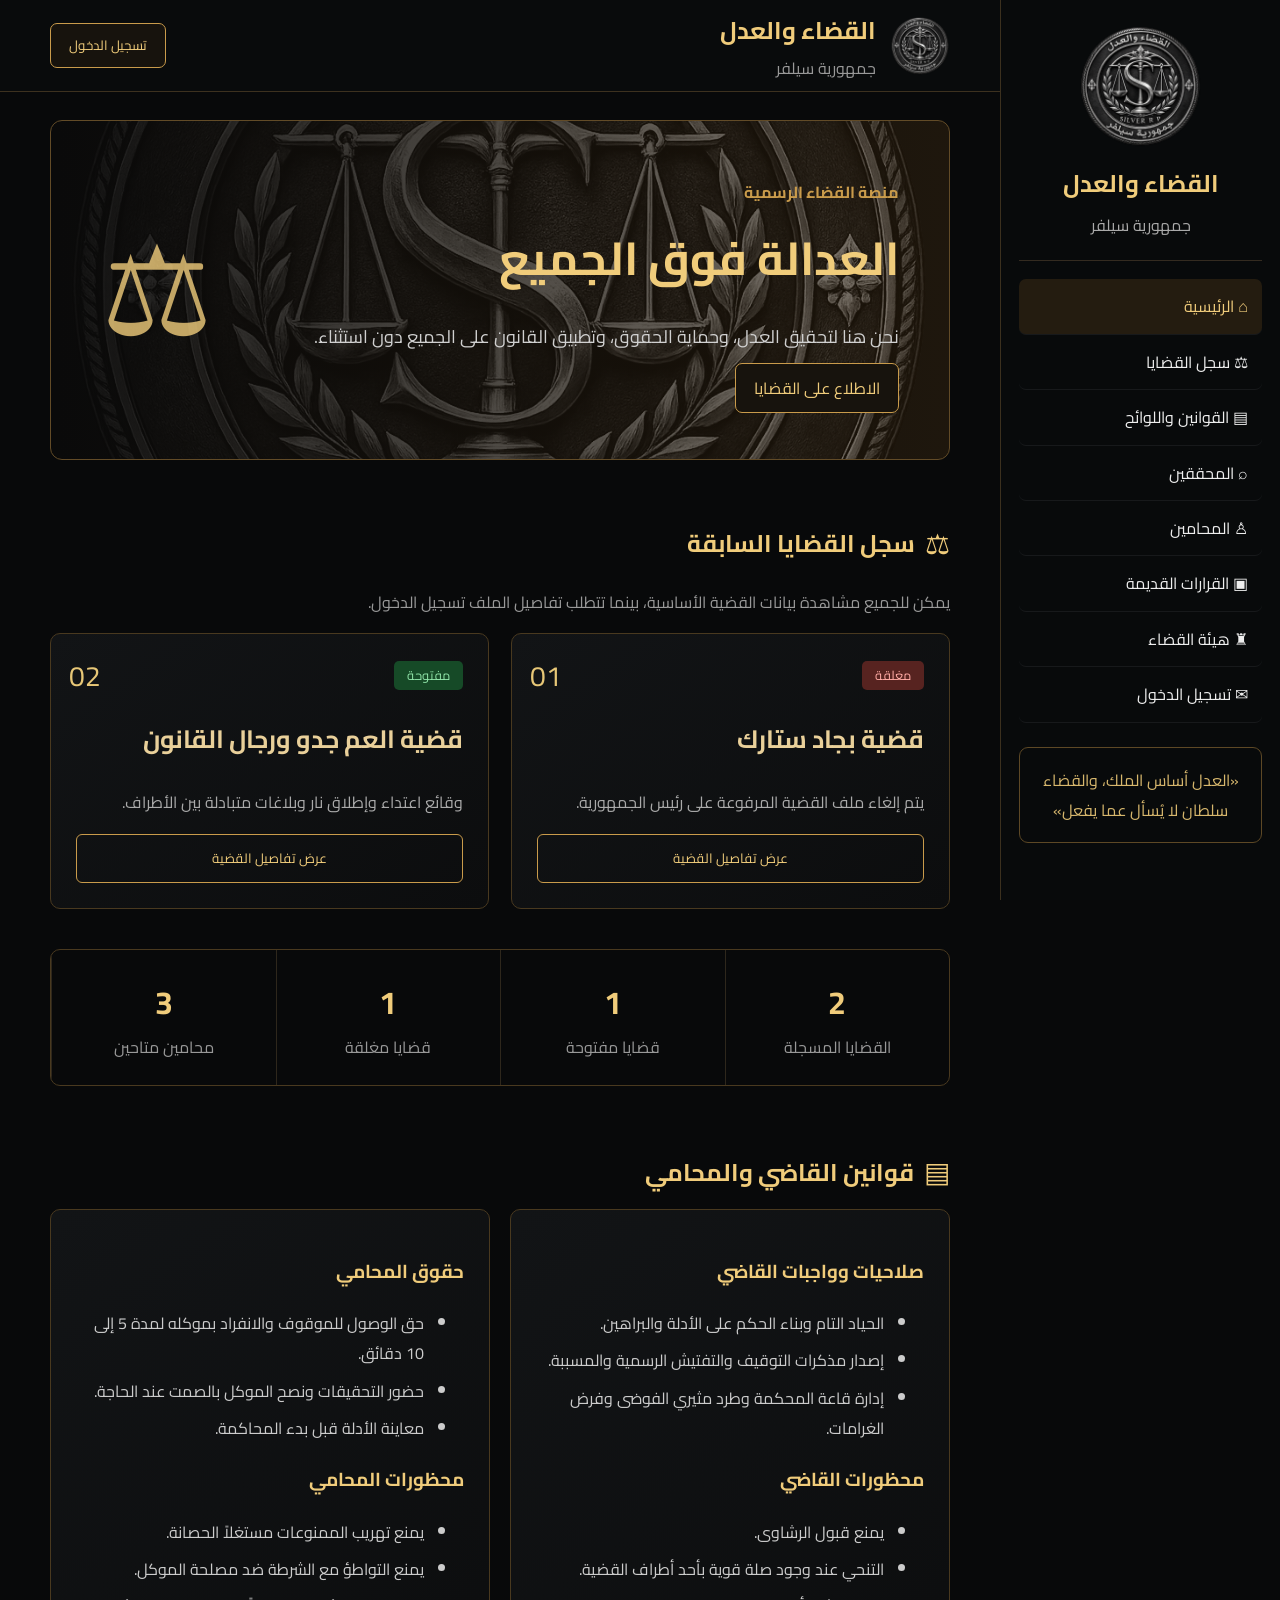
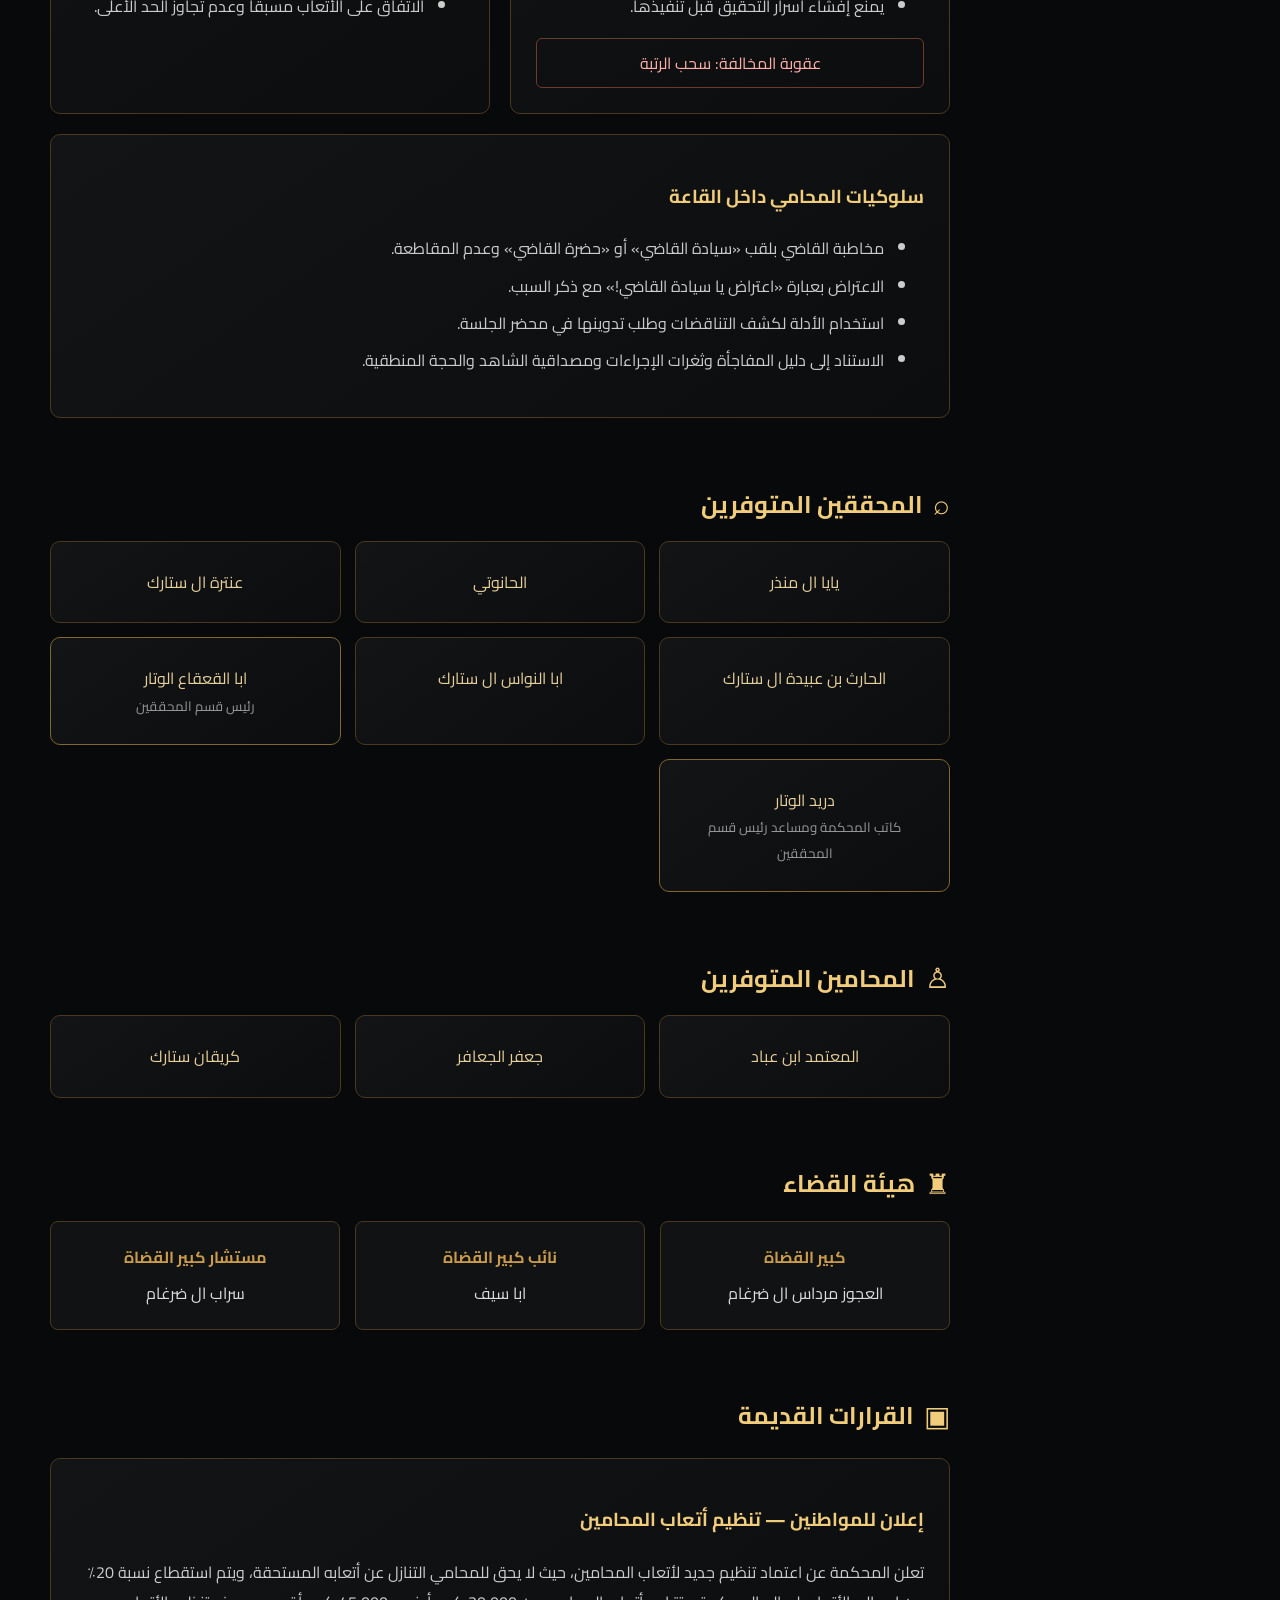
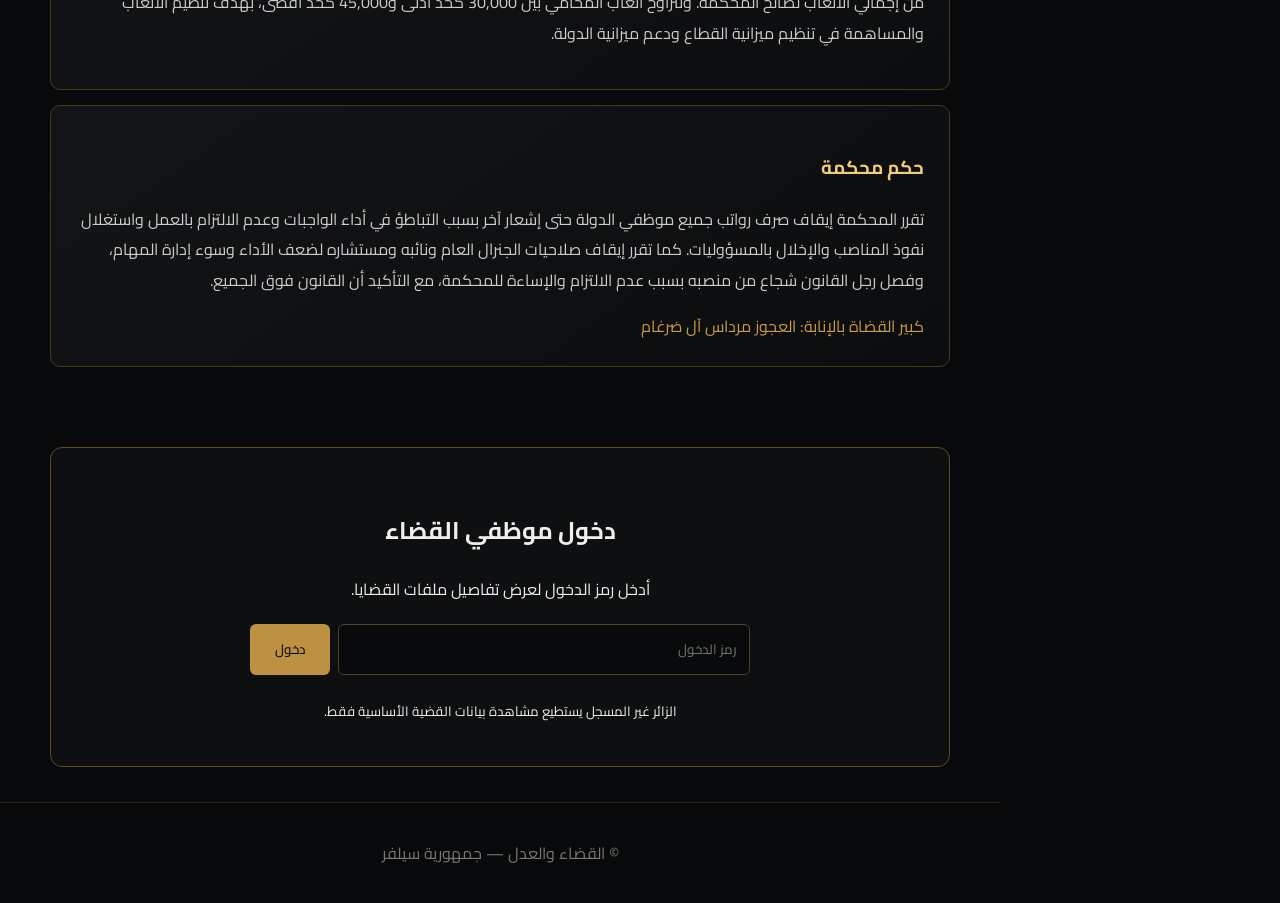
==== commit f95eb66a: "Add files via upload" ====
--- a/index.html
+++ b/index.html
@@ -1,158 +1,195 @@
-<!DOCTYPE html>
+<!doctype html>
 <html lang="ar" dir="rtl">
 <head>
-<meta charset="UTF-8">
-<meta name="viewport" content="width=device-width, initial-scale=1.0">
-<meta name="description" content="العهد القضائي — بوابة العدل والقضاء">
-<title>العهد القضائي | مجلس العدل والقضاء</title>
-<link rel="stylesheet" href="style.css">
+  <meta charset="UTF-8">
+  <meta name="viewport" content="width=device-width, initial-scale=1.0">
+  <title>القضاء والعدل | جمهورية سيلفر</title>
+  <link rel="stylesheet" href="style.css">
 </head>
 <body>
-<div class="noise"></div>
+  <aside class="sidebar">
+    <div class="brand">
+      <img src="logo.png" alt="شعار القضاء والعدل">
+      <h2>القضاء والعدل</h2>
+      <span>جمهورية سيلفر</span>
+    </div>
+    <nav>
+      <a class="active" href="#home">⌂ الرئيسية</a>
+      <a href="#cases">⚖ سجل القضايا</a>
+      <a href="#laws">▤ القوانين واللوائح</a>
+      <a href="#investigators">⌕ المحققين</a>
+      <a href="#lawyers">♙ المحامين</a>
+      <a href="#decisions">▣ القرارات القديمة</a>
+      <a href="#judiciary">♜ هيئة القضاء</a>
+      <a href="#login">✉ تسجيل الدخول</a>
+    </nav>
+    <div class="quote">«العدل أساس الملك، والقضاء سلطان لا يُسأل عما يفعل»</div>
+  </aside>
 
-<header class="topbar">
-  <a class="brand" href="#home"><span class="brand-mark">⚖</span><span><b>العهد القضائي</b><small>مجلس العدل والقضاء</small></span></a>
-  <nav>
-    <a href="#about">عن المجلس</a><a href="#cases">القضايا</a><a href="#laws">الأنظمة</a>
-    <a href="#staff">الكوادر</a><a href="#decisions">القرارات</a>
-  </nav>
-  <button class="login" onclick="openLogin()">دخول الأعضاء</button>
-</header>
+  <main>
+    <header>
+      <div class="header-logo">
+        <img src="logo.png" alt="الشعار">
+        <div>
+          <h1>القضاء والعدل</h1>
+          <p>جمهورية سيلفر</p>
+        </div>
+      </div>
+      <button class="login-btn" onclick="showLogin()">تسجيل الدخول</button>
+    </header>
 
-<main id="home">
-<section class="hero">
-  <div class="hero-copy reveal">
-    <div class="eyebrow">سجل رسمي · محمي · موثّق</div>
-    <h1>العدل<br><em>أساس الحكم.</em></h1>
-    <p>البوابة الرسمية لأرشيف العدل والقضاء، وسجل القضايا والأحكام والأنظمة والكوادر القضائية والقانونية.</p>
-    <div class="actions"><a class="primary" href="#cases">السجل القضائي <span>←</span></a><a class="ghost" href="#about">عن المجلس</a></div>
-  </div>
-  <div class="seal reveal"><div class="seal-ring"><div class="seal-inner"><span>⚖</span><strong>مجلس<br>العدل</strong><small>JUSTICE · EST. 2026</small></div></div></div>
-  <div class="archive-note">سجل رقم 001<br><b>الإصدار الأول</b><br>محفوظ في أرشيف المجلس</div>
-</section>
+    <section id="home" class="hero">
+      <div>
+        <span class="eyebrow">منصة القضاء الرسمية</span>
+        <h2>العدالة فوق الجميع</h2>
+        <p>نحن هنا لتحقيق العدل، وحماية الحقوق، وتطبيق القانون على الجميع دون استثناء.</p>
+        <a class="gold-btn" href="#cases">الاطلاع على القضايا</a>
+      </div>
+      <div class="scales">⚖</div>
+    </section>
 
-<section class="manifesto" id="about">
-  <div class="section-label">01 — الميثاق</div>
-  <div><h2>نحفظ الحق،<br><span>ونصون العدالة.</span></h2><p>منظومة قضائية تهدف إلى تنظيم أعمال القضاء وتوثيق القضايا والقرارات والأنظمة، مع الحفاظ على هيبة القانون ووضوح الإجراءات.</p></div>
-</section>
+    <section id="cases" class="section">
+      <div class="section-title"><span>⚖</span><h2>سجل القضايا السابقة</h2></div>
+      <p class="hint">يمكن للجميع مشاهدة بيانات القضية الأساسية، بينما تتطلب تفاصيل الملف تسجيل الدخول.</p>
 
-<section class="cases" id="cases">
-  <div class="section-label">02 — السجل القضائي</div>
-  <div class="section-title-row"><h2>القضايا التي مرّت</h2><span class="counter">02 قضية مؤرشفة</span></div>
+      <div class="cases-grid">
+        <article class="case-card">
+          <div class="case-no">01</div>
+          <span class="badge closed">مغلقة</span>
+          <h3>قضية بجاد ستارك</h3>
+          <p>يتم إلغاء ملف القضية المرفوعة على رئيس الجمهورية.</p>
+          <button onclick="openCase(1)">عرض تفاصيل القضية</button>
+        </article>
 
-  <article class="case-card featured">
-    <div class="case-number">القضية رقم 02</div>
-    <h3>قضية العم جدو ورجال القانون</h3>
-    <div class="case-meta"><span>المدعي/المتضرر: العم جدو</span><span>شهادات: اللمبي · جاك هاربر · يويو ال منذر</span></div>
-    <p>نزاع بدأ أمام محل الملابس وتطور إلى تقييد واشتباك وإطلاق نار، مع إفادات متعددة من أطراف وشهود القضية.</p>
-    <button class="dark-btn" onclick="openCase('case2')">فتح ملف القضية →</button>
-  </article>
+        <article class="case-card">
+          <div class="case-no">02</div>
+          <span class="badge open">مفتوحة</span>
+          <h3>قضية العم جدو ورجال القانون</h3>
+          <p>وقائع اعتداء وإطلاق نار وبلاغات متبادلة بين الأطراف.</p>
+          <button onclick="openCase(2)">عرض تفاصيل القضية</button>
+        </article>
+      </div>
+    </section>
 
-  <article class="case-card">
-    <div class="case-number">القضية رقم 01</div>
-    <h3>قضية بجاد ستارك</h3>
-    <div class="case-meta"><span>قرار القضية: إلغاء الملف</span><span>نوع القرار: قرار قضائي</span></div>
-    <p>تم إلغاء ملف القضية المرفوعة على رئيس الجمهورية.</p>
-    <button class="outline" onclick="openCase('case1')">فتح القرار →</button>
-  </article>
-</section>
+    <section class="stats">
+      <div><b>2</b><span>القضايا المسجلة</span></div>
+      <div><b>1</b><span>قضايا مفتوحة</span></div>
+      <div><b>1</b><span>قضايا مغلقة</span></div>
+      <div><b>3</b><span>محامين متاحين</span></div>
+    </section>
 
-<section class="laws" id="laws">
-  <div class="section-head"><div class="section-label">03 — الأنظمة واللوائح</div><h2>قوانين القاضي<br>وحقوق المحامي</h2></div>
-  <div class="law-grid">
-    <article class="law-card"><span>01</span><h3>صلاحيات وواجبات القاضي</h3><ul>
-      <li><b>الحياد التام:</b> يمنع القاضي من الانحياز لأي طرف، ويبنى الحكم على الأدلة والبراهين.</li>
-      <li><b>مذكرات التوقيف والتفتيش:</b> لا يحق اقتحام المقرات الكبرى أو تفتيش الحسابات البنكية إلا بمذكرة رسمية موقعة ومسببة من القاضي.</li>
-      <li><b>إدارة القاعة:</b> للقاضي طرد مسبب الفوضى وفرض الغرامات الفورية بتهمة إهانة المحكمة.</li>
-    </ul></article>
-    <article class="law-card"><span>02</span><h3>محظورات القاضي</h3><ul>
-      <li><b>يمنع الفساد:</b> يمنع قبول الرشاوى مالياً أو عينياً لتخفيف الأحكام.</li>
-      <li><b>العلاقات الشخصية:</b> على القاضي التنحي عند وجود صلة قرابة أو صداقة قوية مع المتهم أو الضحية.</li>
-      <li><b>أسرار التحقيق:</b> يمنع تسريب الأدلة أو مذكرات التفتيش قبل تنفيذها.</li>
-    </ul><div class="penalty">عقوبة المخالفة: سحب الرتبة</div></article>
-    <article class="law-card"><span>03</span><h3>حقوق المحامي</h3><ul>
-      <li>حق الوصول للموقوف بمجرد طلب المتهم لمحامٍ، مع فرصة للانفراد بموكله من 5 إلى 10 دقائق.</li>
-      <li>حق حضور التحقيقات ونصح الموكل بالصمت عند الحاجة.</li>
-      <li>حق معاينة الأدلة التي تمتلكها الشرطة قبل بدء المحاكمة.</li>
-    </ul></article>
-    <article class="law-card"><span>04</span><h3>محظورات المحامي</h3><ul>
-      <li><b>تهريب الممنوعات:</b> يمنع استغلال الحصانة لتهريب الأسلحة أو أدوات فك القيود للمتهم داخل السجن.</li>
-      <li><b>التواطؤ مع الشرطة:</b> يمنع بيع القضية أو التواطؤ ضد مصلحة الموكل.</li>
-      <li><b>الأتعاب:</b> يجب الاتفاق عليها مسبقاً، ويمنع تجاوز الحد الأعلى المحدد من وزارة العدل.</li>
-    </ul></article>
+    <section id="laws" class="section">
+      <div class="section-title"><span>▤</span><h2>قوانين القاضي والمحامي</h2></div>
+      <div class="law-grid">
+        <div class="panel">
+          <h3>صلاحيات وواجبات القاضي</h3>
+          <ul>
+            <li>الحياد التام وبناء الحكم على الأدلة والبراهين.</li>
+            <li>إصدار مذكرات التوقيف والتفتيش الرسمية والمسببة.</li>
+            <li>إدارة قاعة المحكمة وطرد مثيري الفوضى وفرض الغرامات.</li>
+          </ul>
+          <h3>محظورات القاضي</h3>
+          <ul>
+            <li>يمنع قبول الرشاوى.</li>
+            <li>التنحي عند وجود صلة قوية بأحد أطراف القضية.</li>
+            <li>يمنع إفشاء أسرار التحقيق قبل تنفيذها.</li>
+          </ul>
+          <div class="penalty">عقوبة المخالفة: سحب الرتبة</div>
+        </div>
+
+        <div class="panel">
+          <h3>حقوق المحامي</h3>
+          <ul>
+            <li>حق الوصول للموقوف والانفراد بموكله لمدة 5 إلى 10 دقائق.</li>
+            <li>حضور التحقيقات ونصح الموكل بالصمت عند الحاجة.</li>
+            <li>معاينة الأدلة قبل بدء المحاكمة.</li>
+          </ul>
+          <h3>محظورات المحامي</h3>
+          <ul>
+            <li>يمنع تهريب الممنوعات مستغلاً الحصانة.</li>
+            <li>يمنع التواطؤ مع الشرطة ضد مصلحة الموكل.</li>
+            <li>الاتفاق على الأتعاب مسبقاً وعدم تجاوز الحد الأعلى.</li>
+          </ul>
+        </div>
+      </div>
+
+      <div class="panel wide">
+        <h3>سلوكيات المحامي داخل القاعة</h3>
+        <ul>
+          <li>مخاطبة القاضي بلقب «سيادة القاضي» أو «حضرة القاضي» وعدم المقاطعة.</li>
+          <li>الاعتراض بعبارة «اعتراض يا سيادة القاضي!» مع ذكر السبب.</li>
+          <li>استخدام الأدلة لكشف التناقضات وطلب تدوينها في محضر الجلسة.</li>
+          <li>الاستناد إلى دليل المفاجأة وثغرات الإجراءات ومصداقية الشاهد والحجة المنطقية.</li>
+        </ul>
+      </div>
+    </section>
+
+    <section id="investigators" class="section">
+      <div class="section-title"><span>⌕</span><h2>المحققين المتوفرين</h2></div>
+      <div class="people-grid">
+        <div class="person">يايا ال منذر</div><div class="person">الحانوتي</div>
+        <div class="person">عنترة ال ستارك</div><div class="person">الحارث بن عبيدة ال ستارك</div>
+        <div class="person">ابا النواس ال ستارك</div><div class="person chief">ابا القعقاع الوتار <small>رئيس قسم المحققين</small></div>
+        <div class="person chief">دريد الوتار <small>كاتب المحكمة ومساعد رئيس قسم المحققين</small></div>
+      </div>
+    </section>
+
+    <section id="lawyers" class="section">
+      <div class="section-title"><span>♙</span><h2>المحامين المتوفرين</h2></div>
+      <div class="people-grid three">
+        <div class="person">المعتمد ابن عباد</div>
+        <div class="person">جعفر الجعافر</div>
+        <div class="person">كريقان ستارك</div>
+      </div>
+    </section>
+
+    <section id="judiciary" class="section">
+      <div class="section-title"><span>♜</span><h2>هيئة القضاء</h2></div>
+      <div class="judges">
+        <div><strong>كبير القضاة</strong><span>العجوز مرداس ال ضرغام</span></div>
+        <div><strong>نائب كبير القضاة</strong><span>ابا سيف</span></div>
+        <div><strong>مستشار كبير القضاة</strong><span>سراب ال ضرغام</span></div>
+      </div>
+    </section>
+
+    <section id="decisions" class="section">
+      <div class="section-title"><span>▣</span><h2>القرارات القديمة</h2></div>
+      <div class="decision">
+        <h3>إعلان للمواطنين — تنظيم أتعاب المحامين</h3>
+        <p>تعلن المحكمة عن اعتماد تنظيم جديد لأتعاب المحامين، حيث لا يحق للمحامي التنازل عن أتعابه المستحقة، ويتم استقطاع نسبة 20٪ من إجمالي الأتعاب لصالح المحكمة. وتتراوح أتعاب المحامي بين 30,000 كحد أدنى و45,000 كحد أقصى، بهدف تنظيم الأتعاب والمساهمة في تنظيم ميزانية القطاع ودعم ميزانية الدولة.</p>
+      </div>
+      <div class="decision">
+        <h3>حكم محكمة</h3>
+        <p>تقرر المحكمة إيقاف صرف رواتب جميع موظفي الدولة حتى إشعار آخر بسبب التباطؤ في أداء الواجبات وعدم الالتزام بالعمل واستغلال نفوذ المناصب والإخلال بالمسؤوليات. كما تقرر إيقاف صلاحيات الجنرال العام ونائبه ومستشاره لضعف الأداء وسوء إدارة المهام، وفصل رجل القانون شجاع من منصبه بسبب عدم الالتزام والإساءة للمحكمة، مع التأكيد أن القانون فوق الجميع.</p>
+        <footer>كبير القضاة بالإنابة: العجوز مرداس آل ضرغام</footer>
+      </div>
+    </section>
+
+    <section id="login" class="login-section">
+      <h2>دخول موظفي القضاء</h2>
+      <p>أدخل رمز الدخول لعرض تفاصيل ملفات القضايا.</p>
+      <div class="login-box">
+        <input id="codeInput" type="password" placeholder="رمز الدخول">
+        <button onclick="login()">دخول</button>
+      </div>
+      <small>الزائر غير المسجل يستطيع مشاهدة بيانات القضية الأساسية فقط.</small>
+    </section>
+
+    <footer class="site-footer">© القضاء والعدل — جمهورية سيلفر</footer>
+  </main>
+
+  <div id="loginModal" class="modal">
+    <div class="modal-box">
+      <button class="close" onclick="closeLogin()">×</button>
+      <img src="logo.png" alt="الشعار">
+      <h2>تسجيل الدخول</h2>
+      <p>أدخل رمز الدخول للوصول إلى تفاصيل القضايا.</p>
+      <input id="modalCode" type="password" placeholder="رمز الدخول">
+      <button class="gold-btn full" onclick="loginFromModal()">دخول</button>
+      <div id="loginError"></div>
+    </div>
   </div>
 
-  <div class="law-full">
-    <div class="section-label">04 — سلوكيات المحامي داخل القاعة</div>
-    <h2>قواعد الحضور<br>والمرافعة</h2>
-    <div class="behavior-grid">
-      <div><b>وقفة الثقة</b><p>يتقدم المحامي نحو منصة الدفاع، يضع حقيبته على الطاولة، ويقول: «سيدي القاضي، أثبت حضوري عن الموكل...»</p></div>
-      <div><b>الاعتراض المفاجئ</b><p>يرفع يده بثبات قائلاً: «اعتراض يا سيادة القاضي!» مع توضيح السبب.</p></div>
-      <div><b>المواجهة بالدليل</b><p>إظهار ورقة أو دليل من الملف وكشف تناقض الأقوال أمام منصة الشهود.</p></div>
-      <div><b>طلب التدوين</b><p>طلب إثبات التناقضات الصريحة في محضر ضبط الجلسة فوراً.</p></div>
-    </div>
-    <div class="grounds"><h3>الأسانيد التي يعتمد عليها المحامي</h3><span>دليل المفاجأة</span><span>ثغرة الإجراءات</span><span>ضرب مصداقية الشاهد</span><span>الحجة المنطقية القاطعة</span></div>
-  </div>
-</section>
-
-<section class="staff" id="staff">
-  <div class="section-label">05 — الكوادر</div>
-  <h2>رجال القانون<br>والمحققون والقضاة</h2>
-  <div class="staff-grid">
-    <div class="staff-group"><h3>المحققون المتوفرون</h3>
-      <div class="person">يايا ال منذر</div><div class="person">الحانوتي</div><div class="person">عنترة ال ستارك</div><div class="person">الحارث بن عبيدة ال ستارك</div><div class="person">ابا النواس ال ستارك</div><div class="person">ابا القعقاع الوتار <small>رئيس قسم المحققين</small></div><div class="person">دريد الوتار <small>كاتب المحكمة · مساعد رئيس قسم المحققين</small></div>
-    </div>
-    <div class="staff-group"><h3>المحامون المتوفرون</h3>
-      <div class="person">المعتمد ابن عباد</div><div class="person">جعفر الجعافر</div><div class="person">كريقان ستارك</div>
-    </div>
-    <div class="staff-group judges"><h3>هيئة القضاء</h3>
-      <div class="person">العجوز مرداس ال ضرغام <small>كبير القضاة</small></div>
-      <div class="person">ابا سيف <small>نائب كبير القضاة</small></div>
-      <div class="person">سراب ال ضرغام <small>مستشار كبير القضاة</small></div>
-    </div>
-  </div>
-</section>
-
-<section class="decisions" id="decisions">
-  <div class="section-label">06 — أرشيف القرارات القديمة</div>
-  <h2>قرارات نافذة<br>في سجل المحكمة</h2>
-  <div class="decision">
-    <span>قرار تنظيمي</span><h3>تنظيم جديد لأتعاب المحامين</h3>
-    <p>تعلن المحكمة اعتماد تنظيم جديد لأتعاب المحامين، حيث لا يحق للمحامي التنازل عن أتعابه المستحقة، ويتم استقطاع نسبة <b>20٪</b> من إجمالي الأتعاب لصالح المحكمة.</p>
-    <p>تتراوح أتعاب المحامي بين <b>30,000</b> كحد أدنى و<b>45,000</b> كحد أقصى، ويأتي القرار لتنظيم الأتعاب والمساهمة في تنظيم ميزانية القطاع ودعم ميزانية الدولة وتوفير خدمات قانونية.</p>
-  </div>
-  <div class="decision dark">
-    <span>حكم محكمة</span><h3>إيقاف صرف الرواتب والصلاحيات</h3>
-    <p>تقرر المحكمة إيقاف صرف رواتب جميع موظفي الدولة حتى إشعار آخر بسبب التباطؤ في أداء الواجبات وعدم الالتزام بالعمل واستغلال نفوذ المناصب والإخلال بالمسؤوليات الموكلة إليهم.</p>
-    <p>كما تقرر المحكمة إيقاف صلاحيات الجنرال العام ونائبه ومستشاره لضعف الأداء وسوء إدارة المهام وتعطيل مصالح المواطنين، ويستمر الحكم حتى رفع المذكرة إلى رئيس الجمهورية للنظر فيها.</p>
-    <p>وتقرر المحكمة فصل رجل القانون شجاع من منصبه بسبب عدم الالتزام والإساءة للمحكمة وصدور تصرفات تمس هيبة القضاء.</p>
-    <p>وتؤكد المحكمة أن القانون فوق الجميع وأن من يخالفه يتحمل كامل المسؤولية.</p>
-    <footer class="decision-sign">كبير القضاة بالإنابة — القاضي: العجوز مرداس آل ضرغام</footer>
-  </div>
-</section>
-
-<section class="testimony">
-  <div class="section-label">07 — إفادات القضية رقم 02</div>
-  <h2>محاضر الشهود<br>والأطراف</h2>
-  <div class="testimony-grid">
-    <button onclick="openWitness('العم جدو', `كنا أنا واللمبي أمام محل الملابس. قلت لرجال القانون ابتعدوا عن هذا المكان، وقالوا لي هذا المكان آمن ولا يجب عليك قول هذا، ثم دفعني ودفعته وربطني ووضعني على الأرض. حينها فك قيدي عندما رأى رجالي يريدون التدخل. ثم أتى اليخاندرو، وكبر الشجار وأطلق النار على ذراعي. طلبت منه عدم فعل ذلك وقلت له: اذهب أطلق علي. وذهب بي اللمبي إلى المستشفى.`)">العم جدو <small>إفادة الطرف الأول</small></button>
-    <button onclick="openWitness('اللمبي', `كنت مع العم جدو في محل الملابس. هو خرج من اليمين وأنا خرجت من الشمال. كنت أريد أن أجلب حصاني وأخذته ومشيت إلى الجهة التي خرج منها العم جدو. عندما وصلت رأيت العم جدو مربوطاً من رجال القانون، فمشيت وفككت الحبل. ورأيت رجل قانون يربط لوفي وكانت يايا معي. التفت ورأيت إطلاق نار وركضت، ثم رأيت العم جدو مصاباً وأخذته إلى المستشفى. وكان جاك مصاباً أيضاً، والذي أطلق على العم جدو هو اليخاندرو.`)">اللمبي <small>إفادة شاهد</small></button>
-    <button onclick="openWitness('جاك هاربر', `بعد ما تم استدعائي منك، كنت تريد أن أحمي المحكمة. ذهبنا إلى محل الملابس ووجدنا العم جدو يقول: لا تجلسوا هنا وماذا أتى بكم هنا. عندما قمت بربطه، وأنا رجل قانون، قلت له لا تكلمني بهذا الكلام مرة أخرى، وفكيت قيده. أتى ودفني ثم ضرب اليخاندرو. ثم قمت بتربيط العم جدو وقمت بتربيط لوفي وذهبت به إلى السجن. أتى شخص من الروتشيلد وقام بإطلاق النار علي أنا واليخاندرو.`)">جاك هاربر <small>إفادة رجل قانون</small></button>
-    <button onclick="openWitness('الجنرال سيف', `إذا كان هذا الاعتداء الذي فعلوه مثل ما قال صاحبنا المارشال جاك المنذر، ربما سوف أقسى عليهم قليلاً، ولا أريد أن أبدأ عهدي في القساوة، وسوف أوكل الأمر إليك.`)">الجنرال سيف <small>إفادة</small></button>
-    <button onclick="openWitness('اللمبي — أمام المحكمة', `قال لجاك هاربر: كلب الجنرال.`)">اللمبي — واقعة المحكمة <small>محضر</small></button>
-    <button onclick="openWitness('يويو ال منذر', `كان موجود العم جدو وهجم على جاك فقط، هذا ما رأيته. وكان معي والي الدار.`)">يويو ال منذر <small>إفادة شاهد</small></button>
-  </div>
-</section>
-
-<section class="login-banner"><div><span class="lock">⌁</span><div><small>دخول مقيّد</small><h2>السجل الكامل لا يُفتح إلا للمخوّلين.</h2></div></div><button class="primary" onclick="openLogin()">تسجيل الدخول</button></section>
-</main>
-
-<footer><div><b>⚖ العهد القضائي</b><span>مجلس العدل والقضاء</span></div><span>جميع السجلات محمية · الإصدار 1.0</span></footer>
-
-<div class="modal" id="modal"><div class="modal-box"><button class="close" onclick="closeLogin()">×</button><div class="section-label">دخول مقيّد</div><h2>بوابة الأعضاء</h2><p>هذه واجهة تجريبية ويمكن ربطها لاحقاً بنظام حسابات أو Discord.</p><input placeholder="المعرّف الوظيفي"><input type="password" placeholder="رمز الدخول"><button class="dark-btn" onclick="fakeLogin()">دخول إلى السجل →</button></div></div>
-<div class="modal" id="caseModal"><div class="modal-box wide"><button class="close" onclick="closeCase()">×</button><div id="caseContent"></div></div></div>
-<div class="modal" id="witnessModal"><div class="modal-box wide"><button class="close" onclick="closeWitness()">×</button><div class="section-label">محضر إفادة</div><h2 id="witnessName"></h2><p id="witnessText" class="quote"></p></div></div>
-<div class="toast" id="toast"></div>
-<script src="script.js"></script>
+  <script src="script.js"></script>
 </body>
-</html>+</html>
--- a/style.css
+++ b/style.css
@@ -1,14 +1,22 @@
-@import url('https://fonts.googleapis.com/css2?family=Cairo:wght@400;500;600;700;800&family=Playfair+Display:wght@600;700&display=swap');
-:root{--ink:#171714;--paper:#e8e1d2;--paper2:#f3eee4;--muted:#857f73;--line:#b9b09f;--gold:#a17b3d;--red:#874535}
-*{box-sizing:border-box}html{scroll-behavior:smooth}body{margin:0;background:var(--paper);color:var(--ink);font-family:Cairo,Arial,sans-serif}.noise{position:fixed;inset:0;pointer-events:none;opacity:.08;z-index:10;background-image:url("data:image/svg+xml,%3Csvg viewBox='0 0 160 160' xmlns='http://www.w3.org/2000/svg'%3E%3Cfilter id='n'%3E%3CfeTurbulence type='fractalNoise' baseFrequency='.8' numOctaves='3' stitchTiles='stitch'/%3E%3C/filter%3E%3Crect width='100%25' height='100%25' filter='url(%23n)' opacity='.45'/%3E%3C/svg%3E")}
-.topbar{height:78px;border-bottom:1px solid #9f9788;display:flex;align-items:center;justify-content:space-between;padding:0 5vw;position:sticky;top:0;background:rgba(232,225,210,.94);backdrop-filter:blur(12px);z-index:20}.brand{display:flex;align-items:center;gap:12px;color:inherit;text-decoration:none}.brand-mark{width:42px;height:42px;border:1px solid #655f55;border-radius:50%;display:grid;place-items:center;font-size:23px}.brand b{display:block;font-size:16px}.brand small{display:block;color:var(--muted);font-size:10px;letter-spacing:1px}nav{display:flex;gap:25px}nav a{color:#403d37;text-decoration:none;font-size:12px}.login,.outline{border:1px solid #655f55;background:transparent;padding:10px 17px;font-size:12px;cursor:pointer}
-.hero{min-height:720px;position:relative;display:flex;align-items:center;justify-content:space-between;padding:80px 10vw;overflow:hidden;background:radial-gradient(circle at 75% 50%,rgba(161,123,61,.16),transparent 27%),linear-gradient(110deg,#ded5c4,#eee8dc)}.hero:after{content:"";position:absolute;right:0;top:0;width:45%;height:100%;background:repeating-linear-gradient(90deg,transparent 0 70px,rgba(50,45,38,.05) 71px 72px);transform:skewX(-8deg)}.hero-copy{max-width:650px;z-index:2}.eyebrow,.section-label{font-size:11px;letter-spacing:2px;color:#736d61;text-transform:uppercase}.hero h1{font-family:"Playfair Display",serif;font-size:clamp(65px,10vw,145px);line-height:.85;margin:24px 0}.hero h1 em{font-style:normal;color:#4d473d}.hero p{max-width:560px;font-size:17px;line-height:2;color:#625d53}.actions{display:flex;gap:12px;margin-top:32px}.primary{display:inline-flex;align-items:center;gap:20px;background:var(--ink);color:#fff;text-decoration:none;padding:14px 20px;border:1px solid var(--ink);cursor:pointer}.primary span{font-size:18px}.ghost{padding:13px 20px;border:1px solid #817a6c;text-decoration:none;color:inherit}.seal{width:380px;height:380px;display:grid;place-items:center;z-index:2}.seal-ring{width:310px;height:310px;border:1px solid #7e7668;border-radius:50%;display:grid;place-items:center;box-shadow:0 0 0 12px rgba(255,255,255,.15),0 0 0 13px #9b927f}.seal-inner{width:250px;height:250px;border:1px solid #8d8474;border-radius:50%;display:flex;flex-direction:column;align-items:center;justify-content:center;text-align:center}.seal-inner span{font-size:65px}.seal-inner strong{font-family:"Playfair Display",serif;font-size:25px}.seal-inner small{font-size:8px;letter-spacing:3px;margin-top:10px}.archive-note{position:absolute;bottom:35px;right:5vw;font-family:monospace;font-size:10px;color:#777;z-index:3}
-.manifesto{padding:130px 15vw;display:grid;grid-template-columns:1fr 2fr;gap:80px;border-bottom:1px solid var(--line)}.manifesto h2,.section-head h2,.cases h2,.staff>h2,.decisions>h2,.testimony>h2{font-family:"Playfair Display",serif;font-size:clamp(45px,6vw,80px);line-height:1;margin:0 0 25px}.manifesto h2 span{color:var(--gold)}.manifesto p{max-width:650px;line-height:2;font-size:17px;color:#625d53}
-.cases{padding:120px 8vw}.section-title-row,.cases-head{display:flex;justify-content:space-between;align-items:end}.cases h2{font-size:60px}.counter{font-size:11px;color:#756e62}.case-card{border-top:1px solid #8d8577;padding:35px 0;margin-top:30px;position:relative}.case-card.featured{background:rgba(255,255,255,.12);padding:40px}.case-number{font-size:10px;letter-spacing:2px;color:var(--gold)}.case-card h3{font-family:"Playfair Display",serif;font-size:38px;margin:15px 0}.case-meta{display:flex;gap:35px;color:#756e62;font-size:11px}.case-card p{max-width:800px;color:#625d53;line-height:2;font-size:14px}
-.laws{padding:110px 8vw;background:#d4caba}.section-head{display:flex;justify-content:space-between;align-items:end;margin-bottom:55px}.section-head h2{font-size:55px}.law-grid{display:grid;grid-template-columns:repeat(2,1fr);border-top:1px solid #8d8577;border-left:1px solid #8d8577}.law-card{padding:35px;border-right:1px solid #8d8577;border-bottom:1px solid #8d8577}.law-card>span{font-family:monospace;color:#9a917f}.law-card h3{font-family:"Playfair Display",serif;font-size:28px}.law-card li{margin:15px 0;line-height:1.9;color:#615b50;font-size:13px}.penalty{display:inline-block;border:1px solid var(--red);color:var(--red);padding:8px 12px;font-size:11px}.law-full{margin-top:80px;background:#eee8dc;padding:55px}.law-full h2{font-family:"Playfair Display",serif;font-size:55px;line-height:1}.behavior-grid{display:grid;grid-template-columns:repeat(4,1fr);border-top:1px solid #aaa08e}.behavior-grid>div{padding:25px;border-left:1px solid #aaa08e}.behavior-grid b{font-size:15px}.behavior-grid p{font-size:12px;line-height:1.9;color:#6a6358}.grounds{margin-top:35px;display:flex;gap:10px;flex-wrap:wrap}.grounds h3{width:100%;font-family:"Playfair Display",serif}.grounds span{border:1px solid #aaa08e;padding:9px 14px;font-size:11px}
-.staff{padding:120px 8vw}.staff>h2{font-size:65px}.staff-grid{display:grid;grid-template-columns:1.3fr .8fr .9fr;gap:25px}.staff-group{border-top:2px solid #25231f}.staff-group h3{font-family:"Playfair Display",serif;font-size:25px}.person{border-bottom:1px solid #aaa08e;padding:15px 0;font-size:13px}.person small{display:block;color:#837b6e;font-size:10px;margin-top:4px}.judges{background:#ded5c6;padding:0 25px 20px}
-.decisions{padding:120px 8vw;background:#1c1b18;color:#eee8dc}.decisions .section-label{color:#a99e8b}.decisions>h2{font-size:65px}.decision{background:#eee8dc;color:#27241f;padding:45px;margin-top:30px;max-width:1000px}.decision.dark{background:#292722;color:#eee8dc;border:1px solid #625c50}.decision>span{font-size:10px;letter-spacing:2px;color:var(--gold)}.decision h3{font-family:"Playfair Display",serif;font-size:30px}.decision p{font-size:13px;line-height:2;color:#6d665b}.decision.dark p{color:#c7c0b4}.decision-sign{border-top:1px solid #686256;margin-top:30px;padding-top:18px;font-size:11px;color:#b4ab9d}
-.testimony{padding:120px 8vw}.testimony>h2{font-size:65px}.testimony-grid{display:grid;grid-template-columns:repeat(3,1fr);gap:12px}.testimony-grid button{border:1px solid #999080;background:transparent;text-align:right;padding:25px;font:inherit;min-height:110px;cursor:pointer;transition:.25s}.testimony-grid button:hover{background:#d9d0c0}.testimony-grid small{display:block;color:#847b6c;font-size:10px;margin-top:7px}.login-banner{margin:0 8vw 100px;background:#1c1b18;color:#eee8dc;padding:45px 55px;display:flex;align-items:center;justify-content:space-between}.login-banner>div{display:flex;gap:22px;align-items:center}.lock{font-size:40px}.login-banner small{color:#a9a193}.login-banner h2{margin:5px 0;font-family:"Playfair Display",serif;font-size:28px}footer{border-top:1px solid #999080;padding:35px 8vw;display:flex;justify-content:space-between;color:#686256;font-size:11px}footer b{color:var(--ink);margin-left:12px}
-.modal{position:fixed;inset:0;background:rgba(20,18,15,.7);display:none;place-items:center;z-index:50;padding:20px}.modal.show{display:grid}.modal-box{width:min(470px,92vw);max-height:88vh;overflow:auto;background:var(--paper2);padding:45px;position:relative}.modal-box.wide{width:min(850px,94vw)}.modal-box h2{font-family:"Playfair Display",serif;font-size:42px;margin:15px 0}.modal-box p{font-size:13px;color:#6d675d;line-height:2}.modal-box input{display:block;width:100%;padding:14px;border:1px solid #aaa08f;background:transparent;margin:10px 0;font:inherit}.modal-box .dark-btn{width:100%}.close{position:absolute;left:18px;top:14px;border:0;background:transparent;font-size:28px;cursor:pointer}.quote{font-size:16px!important;line-height:2.3!important;border-right:3px solid var(--gold);padding-right:20px}.toast{position:fixed;bottom:25px;left:50%;transform:translateX(-50%) translateY(100px);background:#1b1a17;color:white;padding:13px 20px;font-size:12px;transition:.3s;z-index:80}.toast.show{transform:translateX(-50%) translateY(0)}.reveal{animation:rise .9s ease both}@keyframes rise{from{opacity:0;transform:translateY(25px)}to{opacity:1;transform:none}}
-@media(max-width:900px){nav{display:none}.hero{padding:70px 7vw;min-height:760px}.seal{position:absolute;opacity:.18;right:-100px}.manifesto{grid-template-columns:1fr;padding:90px 8vw;gap:25px}.section-head{display:block}.law-grid,.staff-grid{grid-template-columns:1fr}.behavior-grid,.testimony-grid{grid-template-columns:1fr 1fr}.login-banner{margin:0 5vw 70px;padding:30px;display:block}.login-banner .primary{margin-top:25px}footer{display:block}footer span{display:block;margin-top:12px}}
-@media(max-width:560px){.topbar{padding:0 4vw}.hero h1{font-size:70px}.cards{grid-template-columns:1fr}.cases,.staff,.testimony{padding:80px 6vw}.case-meta{display:block}.case-meta span{display:block;margin:8px 0}.law-full{padding:30px 20px}.behavior-grid,.testimony-grid{grid-template-columns:1fr}}
+@import url('https://fonts.googleapis.com/css2?family=Cairo:wght@400;600;700;800&display=swap');
+*{box-sizing:border-box}html{scroll-behavior:smooth}body{margin:0;background:#08090a;color:#eee;font-family:Cairo,Arial,sans-serif;line-height:1.9}
+:root{--gold:#c99b4b;--gold2:#f0cc7b;--line:#604b2b;--panel:#101214;--muted:#aaa}
+.sidebar{position:fixed;right:0;top:0;width:280px;height:100vh;padding:24px 18px;background:#080a0b;border-left:1px solid #3b301e;z-index:5;overflow:auto}
+.brand{text-align:center;padding-bottom:20px;border-bottom:1px solid #342b20}.brand img{width:125px;height:125px;object-fit:contain}.brand h2{margin:3px 0;color:var(--gold2)}.brand span{color:#aaa}
+nav{display:flex;flex-direction:column;margin-top:18px}nav a{color:#eee;text-decoration:none;padding:12px 14px;border-bottom:1px solid #17191b;border-radius:7px}nav a:hover,nav a.active{background:#241c10;color:var(--gold2)}
+.quote{margin-top:24px;border:1px solid #5d4825;padding:17px;text-align:center;color:#d7b76d;border-radius:9px}
+main{margin-right:280px;min-height:100vh}header{height:92px;padding:15px 5%;display:flex;align-items:center;justify-content:space-between;border-bottom:1px solid #3d311f;background:#090b0c;position:sticky;top:0;z-index:4}
+.header-logo{display:flex;align-items:center;gap:14px}.header-logo img{width:60px;height:60px;object-fit:contain}.header-logo h1{font-size:24px;margin:0;color:var(--gold2)}.header-logo p{margin:0;color:#999}
+.login-btn,.gold-btn{border:1px solid var(--gold);background:#17130d;color:var(--gold2);padding:9px 18px;border-radius:7px;text-decoration:none;cursor:pointer;font-family:inherit}.gold-btn:hover,.login-btn:hover{background:#302313}
+.hero{margin:28px 5%;min-height:300px;border:1px solid #624b27;border-radius:12px;padding:50px;display:flex;align-items:center;justify-content:space-between;background:linear-gradient(90deg,rgba(10,10,10,.93),rgba(45,32,15,.6)),url('logo.png') center/cover no-repeat}.hero h2{font-size:46px;color:var(--gold2);margin:8px 0}.hero p{max-width:650px;color:#d0d0d0;font-size:18px}.eyebrow{color:var(--gold);font-weight:bold}.scales{font-size:125px;color:var(--gold2);opacity:.8}
+.section{padding:30px 5%}.section-title{display:flex;align-items:center;gap:10px;margin-bottom:10px}.section-title span{color:var(--gold2);font-size:28px}.section-title h2{color:var(--gold2);margin:0}.hint{color:#999}.cases-grid{display:grid;grid-template-columns:repeat(2,1fr);gap:22px}.case-card,.panel,.person,.decision,.statement{background:linear-gradient(145deg,#121416,#0c0d0e);border:1px solid #49391f;border-radius:10px;padding:25px;position:relative}.case-card h3{font-size:25px;color:#e9d09a}.case-card p{color:#aaa}.case-card button{width:100%;padding:11px;background:transparent;border:1px solid var(--gold);color:var(--gold2);border-radius:6px;cursor:pointer;font-family:inherit}.case-no{position:absolute;left:18px;top:16px;font-size:28px;color:#e7c777}.badge{display:inline-block;padding:2px 13px;border-radius:5px;font-size:13px}.open{background:#164a27;color:#8fe3a7}.closed{background:#572320;color:#ffaaa4}
+.stats{margin:10px 5% 30px;display:grid;grid-template-columns:repeat(4,1fr);border:1px solid #49391f;border-radius:10px;overflow:hidden}.stats div{text-align:center;padding:22px;border-left:1px solid #2e271c}.stats b{display:block;font-size:32px;color:var(--gold2)}.stats span{color:#999}
+.law-grid{display:grid;grid-template-columns:1fr 1fr;gap:20px}.panel h3{color:var(--gold2)}.panel li{margin:7px 0;color:#ccc}.penalty{border:1px solid #6b3b2c;padding:9px;text-align:center;color:#ffb1a8;border-radius:6px}
+.wide{margin-top:20px}.people-grid{display:grid;grid-template-columns:repeat(3,1fr);gap:14px}.person{text-align:center;color:#e6cf9a}.person small{display:block;color:#999}.chief{border-color:#83652e}
+.judges{display:grid;grid-template-columns:repeat(3,1fr);gap:15px}.judges div{background:#101214;border:1px solid #49391f;border-radius:8px;padding:20px;text-align:center}.judges strong,.judges span{display:block}.judges strong{color:var(--gold)}.judges span{color:#ddd;margin-top:6px}
+.decision{margin:15px 0}.decision h3{color:var(--gold2)}.decision p{color:#ccc}.decision footer{color:#c99b4b}
+.login-section{margin:35px 5%;padding:40px;text-align:center;border:1px solid #604b2b;border-radius:12px;background:#0d0f10}.login-box{display:flex;max-width:500px;margin:20px auto;gap:8px}.login-box input,.modal-box input{flex:1;background:#080a0b;border:1px solid #514229;color:white;padding:12px;border-radius:6px;font-family:inherit}.login-box button{background:#bd9042;border:0;border-radius:6px;padding:0 25px;cursor:pointer;font-family:inherit}
+.site-footer{text-align:center;padding:35px;color:#777;border-top:1px solid #29231b}
+.modal{display:none;position:fixed;inset:0;background:#000b;z-index:20;align-items:center;justify-content:center}.modal.show{display:flex}.modal-box{width:min(420px,90%);background:#111416;border:1px solid #604b2b;border-radius:12px;padding:30px;text-align:center;position:relative}.modal-box img{width:90px}.modal-box h2{color:var(--gold2)}.modal-box input{width:100%;margin:10px 0}.full{width:100%}.close{position:absolute;left:14px;top:10px;background:none;border:0;color:#aaa;font-size:28px;cursor:pointer}.modal #loginError{color:#ff8d84;margin-top:8px}
+.case-page{margin:0}.case-detail{max-width:1100px;margin:40px auto;padding:40px 5%;background:#0d0f10;border:1px solid #604b2b;border-radius:12px}.case-detail h2{font-size:35px;color:var(--gold2)}.intro{color:#ccc;font-size:17px}.statement-grid{display:grid;grid-template-columns:1fr 1fr;gap:16px}.statement h3{color:var(--gold2);margin-top:0}.statement p{color:#ccc}.secret-note{margin-top:25px;padding:14px;text-align:center;border:1px solid #604b2b;color:#d8b46b}.locked-page{min-height:70vh;display:flex;flex-direction:column;align-items:center;justify-content:center;text-align:center}.locked-page img{width:150px}.locked-page h2{color:var(--gold2);font-size:34px}
+@media(max-width:900px){.sidebar{position:static;width:100%;height:auto;border-left:0;border-bottom:1px solid #3b301e}.sidebar nav{display:grid;grid-template-columns:1fr 1fr}.brand img{width:90px;height:90px}main{margin-right:0}.cases-grid,.law-grid,.statement-grid{grid-template-columns:1fr}.stats{grid-template-columns:1fr 1fr}.people-grid,.judges{grid-template-columns:1fr}.hero{padding:30px}.hero h2{font-size:34px}.scales{display:none}}
